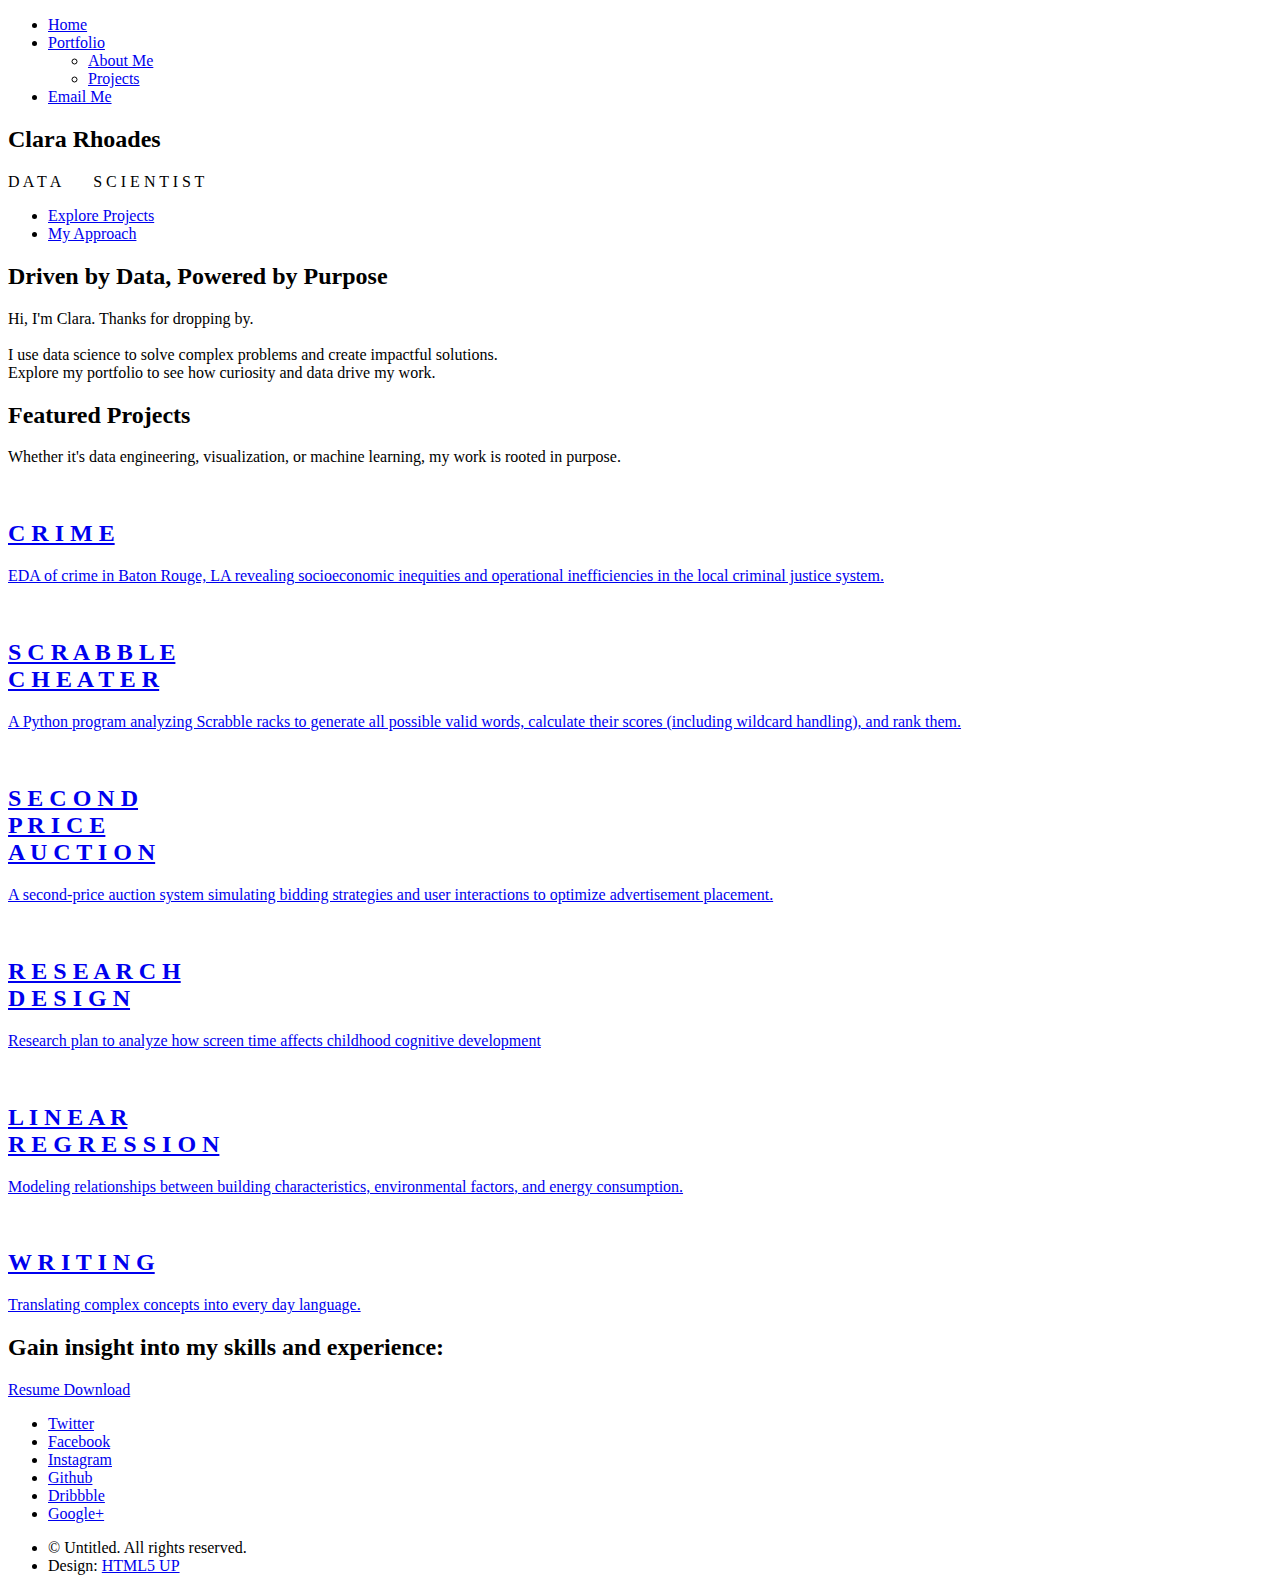
==== index.html @ adbf3c7b "added index.html to root" ====
<!DOCTYPE HTML>
<!--
	Alpha by HTML5 UP
	html5up.net | @ajlkn
	Free for personal and commercial use under the CCA 3.0 license (html5up.net/license)
-->
<html>
	<head>
		<title>Clara Rhoades - Home</title>
		<meta charset="utf-8" />
		<meta name="viewport" content="width=device-width, initial-scale=1, user-scalable=no" />
		<link rel="stylesheet" href="assets/css/main.css" />
		<!-- <link rel="stylesheet" href="assets/css/tiles.css"> -->

	</head>
	<body class="landing is-preload">
		<div id="page-wrapper">

			<!-- Header -->
				<header id="header" class="alt">
					
					<nav id="nav">
						<ul>
							<li><a href="index.html">Home</a></li>
							<li>
								<a href="#" class="icon solid fa-angle-down">Portfolio</a>
								<ul>
									<li><a href="about.html">About Me</a></li>
									<li><a href="index.html#featured-projects-header">Projects</a></li>
									</li>
								</ul>
							</li>
							<li><a href="mailto:clara&#46;rhoades&#64;berkeley&#46;edu" class="button">Email Me</a></li>
						</ul>
					</nav>
				</header>

			<!-- Banner -->
				<section id="banner">
					<h2>Clara Rhoades</h2>
					<p>D A T A&nbsp;&nbsp;&nbsp;&nbsp;&nbsp;&nbsp;&nbsp;&nbsp;S C I E N T I S T</p>
					<ul class="actions special">
						<li><a href="#featured-projects-header" class="button primary">Explore Projects</a></li>
						<li><a href="#" class="button">My Approach</a></li>
					</ul>
				</section>

			<!-- Main -->
				<section id="main" class="container">
					<section class="box special">
						<header class="major">
							<h2>Driven by Data,
							<!-- <br /> -->
							Powered by Purpose</h2>
							<p>Hi, I'm Clara. Thanks for dropping by. 
								<br />
								<br />
								I use data science to solve complex problems and create impactful solutions.<br />
								Explore my portfolio to see how curiosity and data drive my work.</p>
							</header>
						<!-- <span class="image featured"><img src="images/abstractds_rrs.webp" alt="" /></span> -->
					</section>

					<!-- Featured Projects -->
					<header id="featured-projects-header">
						<h2>Featured Projects</h2>
						<p id="featured-desc">Whether it's data engineering, visualization, or machine learning, my work is rooted in purpose.</p>
					</header>

					<!-- Tiles -->
					<section id="featured-projects-tiles" class="tiles">
						<article class="style1">
							<span class="image">
								<img src="images/riot.jpg" alt="" />
							</span>
							<a href="generic.html">
								<h2>C R I M E</h2>
								<div class="content">
									<p>EDA of crime in Baton Rouge, LA revealing socioeconomic inequities and operational inefficiencies in the local criminal justice system.</p>
								</div>
							</a>
						</article>
						<article class="style2">
							<span class="image">
								<img src="images/scrabble.jpg" alt="" />
							</span>
							<a href="generic.html">
								<h2>S C R A B B L E<br />C H E A T E R</h2>
								<div class="content">
									<p>A Python program analyzing Scrabble racks to generate all possible valid words, calculate their scores (including wildcard handling), and rank them.</p>
								</div>
							</a>
						</article>
						<article class="style3">
							<span class="image">
								<img src="images/auction.webp" alt="" />
							</span>
							<a href="generic.html">
								<h2>S E C O N D<br />P R I C E<br />A U C T I O N</h2>
								<div class="content">
									<p>A second-price auction system simulating bidding strategies and user interactions to optimize advertisement placement.</p>
								</div>
							</a>
						</article>
						</section>

					<!-- Projects by Type -->
					<!--<header id="explore-projects-header">
						<h2>Explore Projects by Type</h2>
						<p>As a liberally-educated and humanities-driven data scientist, my skills are multi-dimensional.</p>
					</header> -->

					<!-- Tiles -->
					<section id="explore-projects-tiles" class="tiles">
						<article class="style1">
							<span class="image">
								<img src="images/ipad.jpg" alt="" />
							</span>
							<a href="generic.html">
								<h2>R E S E A R C H<br>D E S I G N</h2>
								<div class="content">
									<p>Research plan to analyze how screen time affects childhood cognitive development</p>
								</div>
							</a>
						</article>
						<article class="style2">
							<span class="image">
								<img src="images/lr.webp" alt="" />
							</span>
							<a href="generic.html">
								<h2>L I N E A R <br>R E G R E S S I O N</h2>
								<div class="content">
									<p>Modeling relationships between building characteristics, environmental factors, and energy consumption.</p>
								</div>
							</a>
						</article>
						<article class="style3">
							<span class="image">
								<img src="images/writer.webp" alt="" />
							</span>
							<a href="generic.html">
								<h2>W R I T I N G</h2>
								<div class="content">
									<p>Translating complex concepts into every day language.</p>
								</div>
							</a>
						</article>
						</section>
						</div>
					</div>

				</section>

			<!-- CTA -->
				<section id="cta">

					<h2>Gain insight into my skills and experience:</h2>
							<div class="col-4 col-12-mobilep">
								<a href="assets/2024 Resume_Clara Rhoades.pdf" download target="_blank" class="button primary large">
									Resume Download
								</a>
							</div>
						</div>

				</section>

			<!-- Footer -->
				<footer id="footer">
					<ul class="icons">
						<li><a href="#" class="icon brands fa-twitter"><span class="label">Twitter</span></a></li>
						<li><a href="#" class="icon brands fa-facebook-f"><span class="label">Facebook</span></a></li>
						<li><a href="#" class="icon brands fa-instagram"><span class="label">Instagram</span></a></li>
						<li><a href="#" class="icon brands fa-github"><span class="label">Github</span></a></li>
						<li><a href="#" class="icon brands fa-dribbble"><span class="label">Dribbble</span></a></li>
						<li><a href="#" class="icon brands fa-google-plus"><span class="label">Google+</span></a></li>
					</ul>
					<ul class="copyright">
						<li>&copy; Untitled. All rights reserved.</li><li>Design: <a href="http://html5up.net">HTML5 UP</a></li>
					</ul>
				</footer>

		</div>

		<!-- Scripts -->
			<script src="assets/js/jquery.min.js"></script>
			<script src="assets/js/jquery.dropotron.min.js"></script>
			<script src="assets/js/jquery.scrollex.min.js"></script>
			<script src="assets/js/browser.min.js"></script>
			<script src="assets/js/breakpoints.min.js"></script>
			<script src="assets/js/util.js"></script>
			<script src="assets/js/main.js"></script>

	</body>
</html>
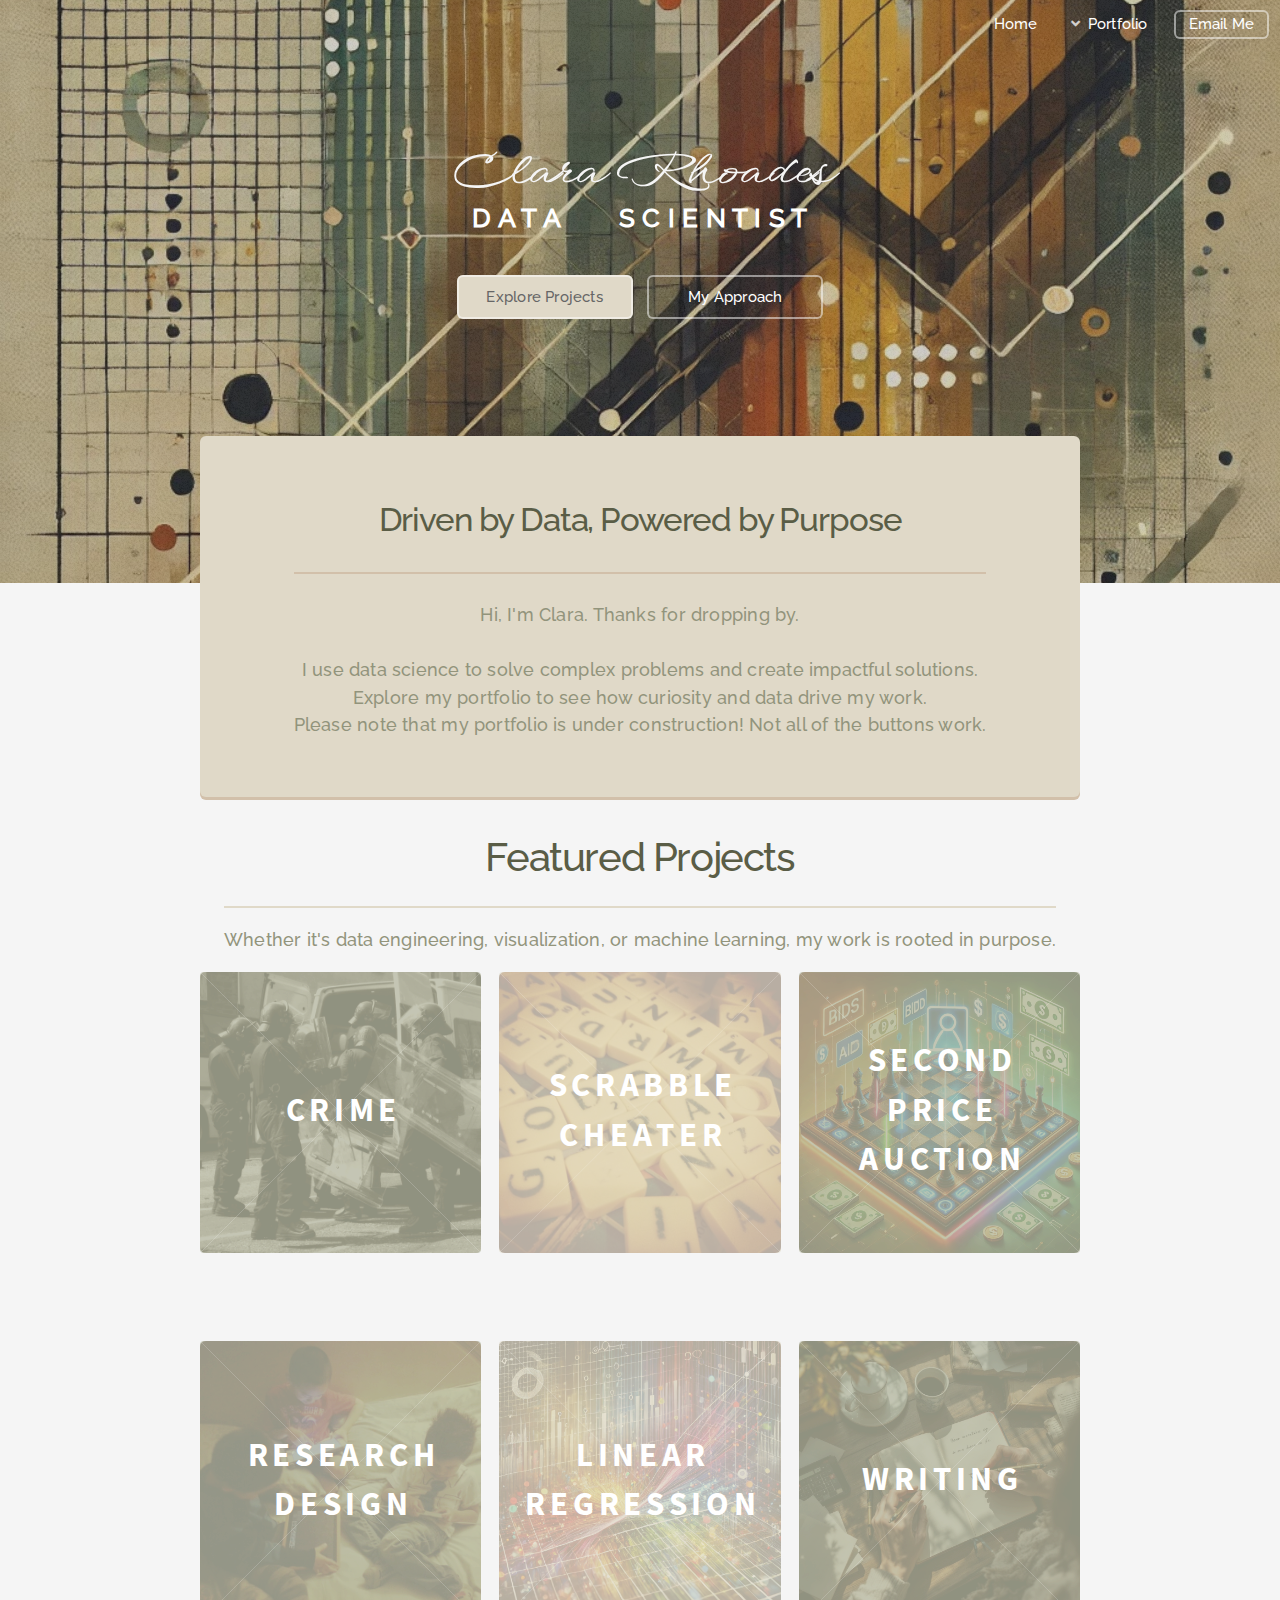
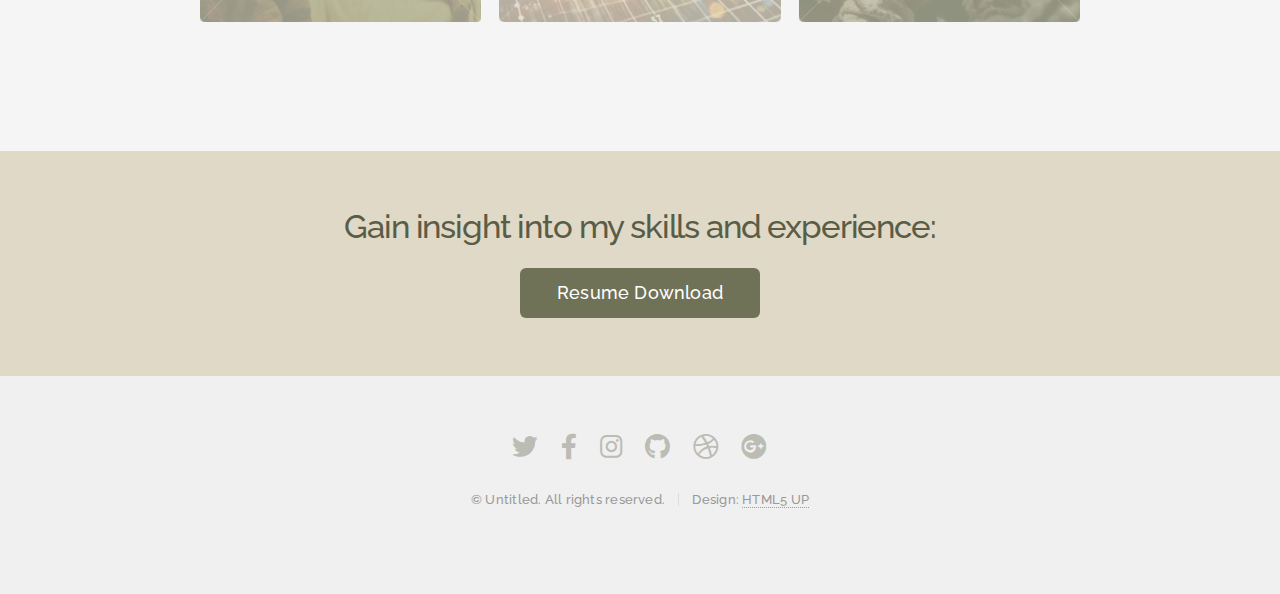
==== commit c94f27fe: "under construction" ====
--- a/index.html
+++ b/index.html
@@ -56,7 +56,8 @@
 								<br />
 								<br />
 								I use data science to solve complex problems and create impactful solutions.<br />
-								Explore my portfolio to see how curiosity and data drive my work.</p>
+								Explore my portfolio to see how curiosity and data drive my work. 
+								<br /> Please note that my portfolio is under construction! Not all of the buttons work.</p>
 							</header>
 						<!-- <span class="image featured"><img src="images/abstractds_rrs.webp" alt="" /></span> -->
 					</section>
--- a/assets/css/main.css
+++ b/assets/css/main.css
@@ -0,0 +1,4155 @@
+@import url("fontawesome-all.min.css");
+@import url("https://fonts.googleapis.com/css?family=Source+Sans+Pro:300,400,300italic,400italic");
+
+@font-face {
+    font-family: 'WindSong';
+    src: url(../webfonts/WindSong-Medium.ttf) format('truetype');
+}
+
+@font-face {
+    font-family: 'LexendZetta';
+    src: url(../webfonts/LexendZetta-SemiBold.ttf) format('truetype');
+}
+
+@font-face {
+    font-family: 'LexendZetta-Medium';
+    src: url(../webfonts/LexendZetta-Medium.ttf) format('truetype');
+}
+
+@font-face {
+    font-family: 'Raleway-Medium';
+    src: url(../webfonts/Raleway/static/Raleway-Medium.ttf) format('truetype');
+}
+
+@font-face {
+    font-family: 'source-sans-pro-bold';
+    src: url(../webfonts/source-sans-pro/SourceSansPro-Bold.otf) format('opentype');
+}
+
+@font-face {
+    font-family: 'source-sans-pro-extralight';
+    src: url(../webfonts/source-sans-pro/SourceSansPro-ExtraLight.otf) format('opentype');
+}
+
+@font-face {
+    font-family: 'source-sans-pro-light';
+    src: url(../webfonts/source-sans-pro/SourceSansPro-Light.otf) format('opentype');
+}
+
+@font-face {
+    font-family: 'source-sans-pro-regular';
+    src: url(../webfonts/source-sans-pro/SourceSansPro-Regular.otf) format('opentype');
+}
+
+/*
+	Alpha by HTML5 UP
+	html5up.net | @ajlkn
+	Free for personal and commercial use under the CCA 3.0 license (html5up.net/license)
+*/
+
+/* Reset */
+
+/* Based on meyerweb.com/eric/tools/css/reset (v2.0 | 20110126 | License: public domain) */
+
+	html, body, div, span, applet, object,
+	iframe, h1, h2, h3, h4, h5, h6, p, blockquote,
+	pre, a, abbr, acronym, address, big, cite,
+	code, del, dfn, em, img, ins, kbd, q, s, samp,
+	small, strike, strong, sub, sup, tt, var, b,
+	u, i, center, dl, dt, dd, ol, ul, li, fieldset,
+	form, label, legend, table, caption, tbody,
+	tfoot, thead, tr, th, td, article, aside,
+	canvas, details, embed, figure, figcaption,
+	footer, header, hgroup, menu, nav, output, ruby,
+	section, summary, time, mark, audio, video {
+		margin: 0;
+		padding: 0;
+		border: 0;
+		font-size: 100%;
+		font: inherit;
+		vertical-align: baseline;
+	}
+
+	article, aside, details, figcaption, figure,
+	footer, header, hgroup, menu, nav, section {
+		display: block;
+	}
+
+	body {
+		line-height: 1;
+	}
+
+	ol, ul {
+		list-style: none;
+	}
+
+	blockquote, q {
+		quotes: none;
+	}
+
+		blockquote:before, blockquote:after, q:before, q:after {
+			content: '';
+			content: none;
+		}
+
+	table {
+		border-collapse: collapse;
+		border-spacing: 0;
+	}
+
+	body {
+		-webkit-text-size-adjust: none;
+	}
+
+	mark {
+		background-color: transparent;
+		color: inherit;
+	}
+
+	input::-moz-focus-inner {
+		border: 0;
+		padding: 0;
+	}
+
+	input, select, textarea {
+		-moz-appearance: none;
+		-webkit-appearance: none;
+		-ms-appearance: none;
+		appearance: none;
+	}
+
+/* Basic */
+
+	@-ms-viewport {
+		width: device-width;
+	}
+
+	body {
+		-ms-overflow-style: scrollbar;
+	}
+
+	@media screen and (max-width: 480px) {
+
+		html, body {
+			min-width: 320px;
+		}
+
+	}
+
+	html {
+		box-sizing: border-box;
+	}
+
+	*, *:before, *:after {
+		box-sizing: inherit;
+	}
+
+	body {
+		background: #f5f5f5;
+	}
+
+	body, input, select, textarea {
+		color: #5A5D46;
+		font-family: "Raleway-Medium";
+		font-size: 16pt;
+		font-weight: 300;
+		line-height: 1.65em;
+		letter-spacing: 0.015em;
+	}
+
+	a {
+		-moz-transition: color 0.2s ease-in-out, border-bottom-color 0.2s ease-in-out;
+		-webkit-transition: color 0.2s ease-in-out, border-bottom-color 0.2s ease-in-out;
+		-ms-transition: color 0.2s ease-in-out, border-bottom-color 0.2s ease-in-out;
+		transition: color 0.2s ease-in-out, border-bottom-color 0.2s ease-in-out;
+		border-bottom: dotted 1px;
+		color: #e89980;
+		text-decoration: none;
+	}
+
+		a:hover {
+			border-bottom-color: transparent;
+		}
+
+	strong, b {
+		color: #5A5D46;
+		font-weight: 400;
+	}
+
+	em, i {
+		font-style: italic;
+	}
+
+	p {
+		margin: 0 0 2em 0;
+	}
+
+	h1, h2, h3, h4, h5, h6 {
+		color: #5A5D46;
+		font-weight: 300;
+		line-height: 1em;
+		margin: 0 0 0.5em 0;
+		text-align: center;
+	}
+
+		h1 a, h2 a, h3 a, h4 a, h5 a, h6 a {
+			color: inherit;
+			text-decoration: none;
+		}
+
+	h2 {
+		font-size: 2.25em;
+		line-height: 1.5em;
+		letter-spacing: -0.035em;
+	}
+
+	h3 {
+		font-size: 1.75em;
+		line-height: 1.5em;
+		letter-spacing: -0.025em;
+	}
+
+	h4 {
+		font-size: 1.1em;
+		line-height: 1.5em;
+		letter-spacing: 0;
+	}
+
+	h5 {
+		font-size: 0.9em;
+		line-height: 1.5em;
+		letter-spacing: 0;
+	}
+
+	h6 {
+		font-size: 0.7em;
+		line-height: 1.5em;
+		letter-spacing: 0;
+	}
+
+	sub {
+		font-size: 0.8em;
+		position: relative;
+		top: 0.5em;
+	}
+
+	sup {
+		font-size: 0.8em;
+		position: relative;
+		top: -0.5em;
+	}
+
+	hr {
+		border: 0;
+		border-bottom: solid 2px #E0D9C8;
+		margin: 2em 0;
+	}
+
+		hr.major {
+			margin: 3em 0;
+		}
+
+	blockquote {
+		border-left: solid 4px #E0D9C8;
+		font-style: italic;
+		margin: 0 0 2em 0;
+		padding: 0.5em 0 0.5em 2em;
+	}
+
+	pre {
+		-webkit-overflow-scrolling: touch;
+		background: #f8f8f8;
+		border-radius: 6px;
+		border: solid 1px #e5e5e5;
+		font-family: monospace;
+		font-size: 0.9em;
+		line-height: 1.75em;
+		margin: 0 0 2em 0;
+		overflow-x: auto;
+		padding: 1em 1.5em;
+	}
+
+	code {
+		background: #f8f8f8;
+		border-radius: 6px;
+		border: solid 1px #e5e5e5;
+		font-family: monospace;
+		font-size: 0.9em;
+		margin: 0 0.25em;
+		padding: 0.25em 0.65em;
+	}
+
+	.align-left {
+		text-align: left;
+	}
+
+	.align-center {
+		text-align: center;
+	}
+
+	.align-right {
+		text-align: right;
+	}
+
+/* Row */
+
+	.row {
+		display: flex;
+		flex-wrap: wrap;
+		box-sizing: border-box;
+		align-items: stretch;
+	}
+
+		.row > * {
+			box-sizing: border-box;
+		}
+
+		.row.gtr-uniform > * > :last-child {
+			margin-bottom: 0;
+		}
+
+		.row.aln-left {
+			justify-content: flex-start;
+		}
+
+		.row.aln-center {
+			justify-content: center;
+		}
+
+		.row.aln-right {
+			justify-content: flex-end;
+		}
+
+		.row.aln-top {
+			align-items: flex-start;
+		}
+
+		.row.aln-middle {
+			align-items: center;
+		}
+
+		.row.aln-bottom {
+			align-items: flex-end;
+		}
+
+		.row > .imp {
+			order: -1;
+		}
+
+		.row > .col-1 {
+			width: 8.33333%;
+		}
+
+		.row > .off-1 {
+			margin-left: 8.33333%;
+		}
+
+		.row > .col-2 {
+			width: 16.66667%;
+		}
+
+		.row > .off-2 {
+			margin-left: 16.66667%;
+		}
+
+		.row > .col-3 {
+			width: 25%;
+		}
+
+		.row > .off-3 {
+			margin-left: 25%;
+		}
+
+		.row > .col-4 {
+			width: 33.33333%;
+		}
+
+		.row > .off-4 {
+			margin-left: 33.33333%;
+		}
+
+		.row > .col-5 {
+			width: 41.66667%;
+		}
+
+		.row > .off-5 {
+			margin-left: 41.66667%;
+		}
+
+		.row > .col-6 {
+			width: 50%;
+		}
+
+		.row > .off-6 {
+			margin-left: 50%;
+		}
+
+		.row > .col-7 {
+			width: 58.33333%;
+		}
+
+		.row > .off-7 {
+			margin-left: 58.33333%;
+		}
+
+		.row > .col-8 {
+			width: 66.66667%;
+		}
+
+		.row > .off-8 {
+			margin-left: 66.66667%;
+		}
+
+		.row > .col-9 {
+			width: 75%;
+		}
+
+		.row > .off-9 {
+			margin-left: 75%;
+		}
+
+		.row > .col-10 {
+			width: 83.33333%;
+		}
+
+		.row > .off-10 {
+			margin-left: 83.33333%;
+		}
+
+		.row > .col-11 {
+			width: 91.66667%;
+		}
+
+		.row > .off-11 {
+			margin-left: 91.66667%;
+		}
+
+		.row > .col-12 {
+			width: 100%;
+		}
+
+		.row > .off-12 {
+			margin-left: 100%;
+		}
+
+		.row.gtr-0 {
+			margin-top: 0;
+			margin-left: 0em;
+		}
+
+			.row.gtr-0 > * {
+				padding: 0 0 0 0em;
+			}
+
+			.row.gtr-0.gtr-uniform {
+				margin-top: 0em;
+			}
+
+				.row.gtr-0.gtr-uniform > * {
+					padding-top: 0em;
+				}
+
+		.row.gtr-25 {
+			margin-top: 0;
+			margin-left: -0.5em;
+		}
+
+			.row.gtr-25 > * {
+				padding: 0 0 0 0.5em;
+			}
+
+			.row.gtr-25.gtr-uniform {
+				margin-top: -0.5em;
+			}
+
+				.row.gtr-25.gtr-uniform > * {
+					padding-top: 0.5em;
+				}
+
+		.row.gtr-50 {
+			margin-top: 0;
+			margin-left: -1em;
+		}
+
+			.row.gtr-50 > * {
+				padding: 0 0 0 1em;
+			}
+
+			.row.gtr-50.gtr-uniform {
+				margin-top: -1em;
+			}
+
+				.row.gtr-50.gtr-uniform > * {
+					padding-top: 1em;
+				}
+
+		.row {
+			margin-top: 0;
+			margin-left: -2em;
+		}
+
+			.row > * {
+				padding: 0 0 0 2em;
+			}
+
+			.row.gtr-uniform {
+				margin-top: -2em;
+			}
+
+				.row.gtr-uniform > * {
+					padding-top: 2em;
+				}
+
+		.row.gtr-150 {
+			margin-top: 0;
+			margin-left: -3em;
+		}
+
+			.row.gtr-150 > * {
+				padding: 0 0 0 3em;
+			}
+
+			.row.gtr-150.gtr-uniform {
+				margin-top: -3em;
+			}
+
+				.row.gtr-150.gtr-uniform > * {
+					padding-top: 3em;
+				}
+
+		.row.gtr-200 {
+			margin-top: 0;
+			margin-left: -4em;
+		}
+
+			.row.gtr-200 > * {
+				padding: 0 0 0 4em;
+			}
+
+			.row.gtr-200.gtr-uniform {
+				margin-top: -4em;
+			}
+
+				.row.gtr-200.gtr-uniform > * {
+					padding-top: 4em;
+				}
+
+		@media screen and (max-width: 1680px) {
+
+			.row {
+				display: flex;
+				flex-wrap: wrap;
+				box-sizing: border-box;
+				align-items: stretch;
+			}
+
+				.row > * {
+					box-sizing: border-box;
+				}
+
+				.row.gtr-uniform > * > :last-child {
+					margin-bottom: 0;
+				}
+
+				.row.aln-left {
+					justify-content: flex-start;
+				}
+
+				.row.aln-center {
+					justify-content: center;
+				}
+
+				.row.aln-right {
+					justify-content: flex-end;
+				}
+
+				.row.aln-top {
+					align-items: flex-start;
+				}
+
+				.row.aln-middle {
+					align-items: center;
+				}
+
+				.row.aln-bottom {
+					align-items: flex-end;
+				}
+
+				.row > .imp-wide {
+					order: -1;
+				}
+
+				.row > .col-1-wide {
+					width: 8.33333%;
+				}
+
+				.row > .off-1-wide {
+					margin-left: 8.33333%;
+				}
+
+				.row > .col-2-wide {
+					width: 16.66667%;
+				}
+
+				.row > .off-2-wide {
+					margin-left: 16.66667%;
+				}
+
+				.row > .col-3-wide {
+					width: 25%;
+				}
+
+				.row > .off-3-wide {
+					margin-left: 25%;
+				}
+
+				.row > .col-4-wide {
+					width: 33.33333%;
+				}
+
+				.row > .off-4-wide {
+					margin-left: 33.33333%;
+				}
+
+				.row > .col-5-wide {
+					width: 41.66667%;
+				}
+
+				.row > .off-5-wide {
+					margin-left: 41.66667%;
+				}
+
+				.row > .col-6-wide {
+					width: 50%;
+				}
+
+				.row > .off-6-wide {
+					margin-left: 50%;
+				}
+
+				.row > .col-7-wide {
+					width: 58.33333%;
+				}
+
+				.row > .off-7-wide {
+					margin-left: 58.33333%;
+				}
+
+				.row > .col-8-wide {
+					width: 66.66667%;
+				}
+
+				.row > .off-8-wide {
+					margin-left: 66.66667%;
+				}
+
+				.row > .col-9-wide {
+					width: 75%;
+				}
+
+				.row > .off-9-wide {
+					margin-left: 75%;
+				}
+
+				.row > .col-10-wide {
+					width: 83.33333%;
+				}
+
+				.row > .off-10-wide {
+					margin-left: 83.33333%;
+				}
+
+				.row > .col-11-wide {
+					width: 91.66667%;
+				}
+
+				.row > .off-11-wide {
+					margin-left: 91.66667%;
+				}
+
+				.row > .col-12-wide {
+					width: 100%;
+				}
+
+				.row > .off-12-wide {
+					margin-left: 100%;
+				}
+
+				.row.gtr-0 {
+					margin-top: 0;
+					margin-left: 0em;
+				}
+
+					.row.gtr-0 > * {
+						padding: 0 0 0 0em;
+					}
+
+					.row.gtr-0.gtr-uniform {
+						margin-top: 0em;
+					}
+
+						.row.gtr-0.gtr-uniform > * {
+							padding-top: 0em;
+						}
+
+				.row.gtr-25 {
+					margin-top: 0;
+					margin-left: -0.5em;
+				}
+
+					.row.gtr-25 > * {
+						padding: 0 0 0 0.5em;
+					}
+
+					.row.gtr-25.gtr-uniform {
+						margin-top: -0.5em;
+					}
+
+						.row.gtr-25.gtr-uniform > * {
+							padding-top: 0.5em;
+						}
+
+				.row.gtr-50 {
+					margin-top: 0;
+					margin-left: -1em;
+				}
+
+					.row.gtr-50 > * {
+						padding: 0 0 0 1em;
+					}
+
+					.row.gtr-50.gtr-uniform {
+						margin-top: -1em;
+					}
+
+						.row.gtr-50.gtr-uniform > * {
+							padding-top: 1em;
+						}
+
+				.row {
+					margin-top: 0;
+					margin-left: -2em;
+				}
+
+					.row > * {
+						padding: 0 0 0 2em;
+					}
+
+					.row.gtr-uniform {
+						margin-top: -2em;
+					}
+
+						.row.gtr-uniform > * {
+							padding-top: 2em;
+						}
+
+				.row.gtr-150 {
+					margin-top: 0;
+					margin-left: -3em;
+				}
+
+					.row.gtr-150 > * {
+						padding: 0 0 0 3em;
+					}
+
+					.row.gtr-150.gtr-uniform {
+						margin-top: -3em;
+					}
+
+						.row.gtr-150.gtr-uniform > * {
+							padding-top: 3em;
+						}
+
+				.row.gtr-200 {
+					margin-top: 0;
+					margin-left: -4em;
+				}
+
+					.row.gtr-200 > * {
+						padding: 0 0 0 4em;
+					}
+
+					.row.gtr-200.gtr-uniform {
+						margin-top: -4em;
+					}
+
+						.row.gtr-200.gtr-uniform > * {
+							padding-top: 4em;
+						}
+
+		}
+
+		@media screen and (max-width: 1280px) {
+
+			.row {
+				display: flex;
+				flex-wrap: wrap;
+				box-sizing: border-box;
+				align-items: stretch;
+			}
+
+				.row > * {
+					box-sizing: border-box;
+				}
+
+				.row.gtr-uniform > * > :last-child {
+					margin-bottom: 0;
+				}
+
+				.row.aln-left {
+					justify-content: flex-start;
+				}
+
+				.row.aln-center {
+					justify-content: center;
+				}
+
+				.row.aln-right {
+					justify-content: flex-end;
+				}
+
+				.row.aln-top {
+					align-items: flex-start;
+				}
+
+				.row.aln-middle {
+					align-items: center;
+				}
+
+				.row.aln-bottom {
+					align-items: flex-end;
+				}
+
+				.row > .imp-normal {
+					order: -1;
+				}
+
+				.row > .col-1-normal {
+					width: 8.33333%;
+				}
+
+				.row > .off-1-normal {
+					margin-left: 8.33333%;
+				}
+
+				.row > .col-2-normal {
+					width: 16.66667%;
+				}
+
+				.row > .off-2-normal {
+					margin-left: 16.66667%;
+				}
+
+				.row > .col-3-normal {
+					width: 25%;
+				}
+
+				.row > .off-3-normal {
+					margin-left: 25%;
+				}
+
+				.row > .col-4-normal {
+					width: 33.33333%;
+				}
+
+				.row > .off-4-normal {
+					margin-left: 33.33333%;
+				}
+
+				.row > .col-5-normal {
+					width: 41.66667%;
+				}
+
+				.row > .off-5-normal {
+					margin-left: 41.66667%;
+				}
+
+				.row > .col-6-normal {
+					width: 50%;
+				}
+
+				.row > .off-6-normal {
+					margin-left: 50%;
+				}
+
+				.row > .col-7-normal {
+					width: 58.33333%;
+				}
+
+				.row > .off-7-normal {
+					margin-left: 58.33333%;
+				}
+
+				.row > .col-8-normal {
+					width: 66.66667%;
+				}
+
+				.row > .off-8-normal {
+					margin-left: 66.66667%;
+				}
+
+				.row > .col-9-normal {
+					width: 75%;
+				}
+
+				.row > .off-9-normal {
+					margin-left: 75%;
+				}
+
+				.row > .col-10-normal {
+					width: 83.33333%;
+				}
+
+				.row > .off-10-normal {
+					margin-left: 83.33333%;
+				}
+
+				.row > .col-11-normal {
+					width: 91.66667%;
+				}
+
+				.row > .off-11-normal {
+					margin-left: 91.66667%;
+				}
+
+				.row > .col-12-normal {
+					width: 100%;
+				}
+
+				.row > .off-12-normal {
+					margin-left: 100%;
+				}
+
+				.row.gtr-0 {
+					margin-top: 0;
+					margin-left: 0em;
+				}
+
+					.row.gtr-0 > * {
+						padding: 0 0 0 0em;
+					}
+
+					.row.gtr-0.gtr-uniform {
+						margin-top: 0em;
+					}
+
+						.row.gtr-0.gtr-uniform > * {
+							padding-top: 0em;
+						}
+
+				.row.gtr-25 {
+					margin-top: 0;
+					margin-left: -0.5em;
+				}
+
+					.row.gtr-25 > * {
+						padding: 0 0 0 0.5em;
+					}
+
+					.row.gtr-25.gtr-uniform {
+						margin-top: -0.5em;
+					}
+
+						.row.gtr-25.gtr-uniform > * {
+							padding-top: 0.5em;
+						}
+
+				.row.gtr-50 {
+					margin-top: 0;
+					margin-left: -1em;
+				}
+
+					.row.gtr-50 > * {
+						padding: 0 0 0 1em;
+					}
+
+					.row.gtr-50.gtr-uniform {
+						margin-top: -1em;
+					}
+
+						.row.gtr-50.gtr-uniform > * {
+							padding-top: 1em;
+						}
+
+				.row {
+					margin-top: 0;
+					margin-left: -2em;
+				}
+
+					.row > * {
+						padding: 0 0 0 2em;
+					}
+
+					.row.gtr-uniform {
+						margin-top: -2em;
+					}
+
+						.row.gtr-uniform > * {
+							padding-top: 2em;
+						}
+
+				.row.gtr-150 {
+					margin-top: 0;
+					margin-left: -3em;
+				}
+
+					.row.gtr-150 > * {
+						padding: 0 0 0 3em;
+					}
+
+					.row.gtr-150.gtr-uniform {
+						margin-top: -3em;
+					}
+
+						.row.gtr-150.gtr-uniform > * {
+							padding-top: 3em;
+						}
+
+				.row.gtr-200 {
+					margin-top: 0;
+					margin-left: -4em;
+				}
+
+					.row.gtr-200 > * {
+						padding: 0 0 0 4em;
+					}
+
+					.row.gtr-200.gtr-uniform {
+						margin-top: -4em;
+					}
+
+						.row.gtr-200.gtr-uniform > * {
+							padding-top: 4em;
+						}
+
+		}
+
+		@media screen and (max-width: 980px) {
+
+			.row {
+				display: flex;
+				flex-wrap: wrap;
+				box-sizing: border-box;
+				align-items: stretch;
+			}
+
+				.row > * {
+					box-sizing: border-box;
+				}
+
+				.row.gtr-uniform > * > :last-child {
+					margin-bottom: 0;
+				}
+
+				.row.aln-left {
+					justify-content: flex-start;
+				}
+
+				.row.aln-center {
+					justify-content: center;
+				}
+
+				.row.aln-right {
+					justify-content: flex-end;
+				}
+
+				.row.aln-top {
+					align-items: flex-start;
+				}
+
+				.row.aln-middle {
+					align-items: center;
+				}
+
+				.row.aln-bottom {
+					align-items: flex-end;
+				}
+
+				.row > .imp-narrow {
+					order: -1;
+				}
+
+				.row > .col-1-narrow {
+					width: 8.33333%;
+				}
+
+				.row > .off-1-narrow {
+					margin-left: 8.33333%;
+				}
+
+				.row > .col-2-narrow {
+					width: 16.66667%;
+				}
+
+				.row > .off-2-narrow {
+					margin-left: 16.66667%;
+				}
+
+				.row > .col-3-narrow {
+					width: 25%;
+				}
+
+				.row > .off-3-narrow {
+					margin-left: 25%;
+				}
+
+				.row > .col-4-narrow {
+					width: 33.33333%;
+				}
+
+				.row > .off-4-narrow {
+					margin-left: 33.33333%;
+				}
+
+				.row > .col-5-narrow {
+					width: 41.66667%;
+				}
+
+				.row > .off-5-narrow {
+					margin-left: 41.66667%;
+				}
+
+				.row > .col-6-narrow {
+					width: 50%;
+				}
+
+				.row > .off-6-narrow {
+					margin-left: 50%;
+				}
+
+				.row > .col-7-narrow {
+					width: 58.33333%;
+				}
+
+				.row > .off-7-narrow {
+					margin-left: 58.33333%;
+				}
+
+				.row > .col-8-narrow {
+					width: 66.66667%;
+				}
+
+				.row > .off-8-narrow {
+					margin-left: 66.66667%;
+				}
+
+				.row > .col-9-narrow {
+					width: 75%;
+				}
+
+				.row > .off-9-narrow {
+					margin-left: 75%;
+				}
+
+				.row > .col-10-narrow {
+					width: 83.33333%;
+				}
+
+				.row > .off-10-narrow {
+					margin-left: 83.33333%;
+				}
+
+				.row > .col-11-narrow {
+					width: 91.66667%;
+				}
+
+				.row > .off-11-narrow {
+					margin-left: 91.66667%;
+				}
+
+				.row > .col-12-narrow {
+					width: 100%;
+				}
+
+				.row > .off-12-narrow {
+					margin-left: 100%;
+				}
+
+				.row.gtr-0 {
+					margin-top: 0;
+					margin-left: 0em;
+				}
+
+					.row.gtr-0 > * {
+						padding: 0 0 0 0em;
+					}
+
+					.row.gtr-0.gtr-uniform {
+						margin-top: 0em;
+					}
+
+						.row.gtr-0.gtr-uniform > * {
+							padding-top: 0em;
+						}
+
+				.row.gtr-25 {
+					margin-top: 0;
+					margin-left: -0.5em;
+				}
+
+					.row.gtr-25 > * {
+						padding: 0 0 0 0.5em;
+					}
+
+					.row.gtr-25.gtr-uniform {
+						margin-top: -0.5em;
+					}
+
+						.row.gtr-25.gtr-uniform > * {
+							padding-top: 0.5em;
+						}
+
+				.row.gtr-50 {
+					margin-top: 0;
+					margin-left: -1em;
+				}
+
+					.row.gtr-50 > * {
+						padding: 0 0 0 1em;
+					}
+
+					.row.gtr-50.gtr-uniform {
+						margin-top: -1em;
+					}
+
+						.row.gtr-50.gtr-uniform > * {
+							padding-top: 1em;
+						}
+
+				.row {
+					margin-top: 0;
+					margin-left: -2em;
+				}
+
+					.row > * {
+						padding: 0 0 0 2em;
+					}
+
+					.row.gtr-uniform {
+						margin-top: -2em;
+					}
+
+						.row.gtr-uniform > * {
+							padding-top: 2em;
+						}
+
+				.row.gtr-150 {
+					margin-top: 0;
+					margin-left: -3em;
+				}
+
+					.row.gtr-150 > * {
+						padding: 0 0 0 3em;
+					}
+
+					.row.gtr-150.gtr-uniform {
+						margin-top: -3em;
+					}
+
+						.row.gtr-150.gtr-uniform > * {
+							padding-top: 3em;
+						}
+
+				.row.gtr-200 {
+					margin-top: 0;
+					margin-left: -4em;
+				}
+
+					.row.gtr-200 > * {
+						padding: 0 0 0 4em;
+					}
+
+					.row.gtr-200.gtr-uniform {
+						margin-top: -4em;
+					}
+
+						.row.gtr-200.gtr-uniform > * {
+							padding-top: 4em;
+						}
+
+		}
+
+		@media screen and (max-width: 840px) {
+
+			.row {
+				display: flex;
+				flex-wrap: wrap;
+				box-sizing: border-box;
+				align-items: stretch;
+			}
+
+				.row > * {
+					box-sizing: border-box;
+				}
+
+				.row.gtr-uniform > * > :last-child {
+					margin-bottom: 0;
+				}
+
+				.row.aln-left {
+					justify-content: flex-start;
+				}
+
+				.row.aln-center {
+					justify-content: center;
+				}
+
+				.row.aln-right {
+					justify-content: flex-end;
+				}
+
+				.row.aln-top {
+					align-items: flex-start;
+				}
+
+				.row.aln-middle {
+					align-items: center;
+				}
+
+				.row.aln-bottom {
+					align-items: flex-end;
+				}
+
+				.row > .imp-narrower {
+					order: -1;
+				}
+
+				.row > .col-1-narrower {
+					width: 8.33333%;
+				}
+
+				.row > .off-1-narrower {
+					margin-left: 8.33333%;
+				}
+
+				.row > .col-2-narrower {
+					width: 16.66667%;
+				}
+
+				.row > .off-2-narrower {
+					margin-left: 16.66667%;
+				}
+
+				.row > .col-3-narrower {
+					width: 25%;
+				}
+
+				.row > .off-3-narrower {
+					margin-left: 25%;
+				}
+
+				.row > .col-4-narrower {
+					width: 33.33333%;
+				}
+
+				.row > .off-4-narrower {
+					margin-left: 33.33333%;
+				}
+
+				.row > .col-5-narrower {
+					width: 41.66667%;
+				}
+
+				.row > .off-5-narrower {
+					margin-left: 41.66667%;
+				}
+
+				.row > .col-6-narrower {
+					width: 50%;
+				}
+
+				.row > .off-6-narrower {
+					margin-left: 50%;
+				}
+
+				.row > .col-7-narrower {
+					width: 58.33333%;
+				}
+
+				.row > .off-7-narrower {
+					margin-left: 58.33333%;
+				}
+
+				.row > .col-8-narrower {
+					width: 66.66667%;
+				}
+
+				.row > .off-8-narrower {
+					margin-left: 66.66667%;
+				}
+
+				.row > .col-9-narrower {
+					width: 75%;
+				}
+
+				.row > .off-9-narrower {
+					margin-left: 75%;
+				}
+
+				.row > .col-10-narrower {
+					width: 83.33333%;
+				}
+
+				.row > .off-10-narrower {
+					margin-left: 83.33333%;
+				}
+
+				.row > .col-11-narrower {
+					width: 91.66667%;
+				}
+
+				.row > .off-11-narrower {
+					margin-left: 91.66667%;
+				}
+
+				.row > .col-12-narrower {
+					width: 100%;
+				}
+
+				.row > .off-12-narrower {
+					margin-left: 100%;
+				}
+
+				.row.gtr-0 {
+					margin-top: 0;
+					margin-left: 0em;
+				}
+
+					.row.gtr-0 > * {
+						padding: 0 0 0 0em;
+					}
+
+					.row.gtr-0.gtr-uniform {
+						margin-top: 0em;
+					}
+
+						.row.gtr-0.gtr-uniform > * {
+							padding-top: 0em;
+						}
+
+				.row.gtr-25 {
+					margin-top: 0;
+					margin-left: -0.5em;
+				}
+
+					.row.gtr-25 > * {
+						padding: 0 0 0 0.5em;
+					}
+
+					.row.gtr-25.gtr-uniform {
+						margin-top: -0.5em;
+					}
+
+						.row.gtr-25.gtr-uniform > * {
+							padding-top: 0.5em;
+						}
+
+				.row.gtr-50 {
+					margin-top: 0;
+					margin-left: -1em;
+				}
+
+					.row.gtr-50 > * {
+						padding: 0 0 0 1em;
+					}
+
+					.row.gtr-50.gtr-uniform {
+						margin-top: -1em;
+					}
+
+						.row.gtr-50.gtr-uniform > * {
+							padding-top: 1em;
+						}
+
+				.row {
+					margin-top: 0;
+					margin-left: -2em;
+				}
+
+					.row > * {
+						padding: 0 0 0 2em;
+					}
+
+					.row.gtr-uniform {
+						margin-top: -2em;
+					}
+
+						.row.gtr-uniform > * {
+							padding-top: 2em;
+						}
+
+				.row.gtr-150 {
+					margin-top: 0;
+					margin-left: -3em;
+				}
+
+					.row.gtr-150 > * {
+						padding: 0 0 0 3em;
+					}
+
+					.row.gtr-150.gtr-uniform {
+						margin-top: -3em;
+					}
+
+						.row.gtr-150.gtr-uniform > * {
+							padding-top: 3em;
+						}
+
+				.row.gtr-200 {
+					margin-top: 0;
+					margin-left: -4em;
+				}
+
+					.row.gtr-200 > * {
+						padding: 0 0 0 4em;
+					}
+
+					.row.gtr-200.gtr-uniform {
+						margin-top: -4em;
+					}
+
+						.row.gtr-200.gtr-uniform > * {
+							padding-top: 4em;
+						}
+
+		}
+
+		@media screen and (max-width: 736px) {
+
+			.row {
+				display: flex;
+				flex-wrap: wrap;
+				box-sizing: border-box;
+				align-items: stretch;
+			}
+
+				.row > * {
+					box-sizing: border-box;
+				}
+
+				.row.gtr-uniform > * > :last-child {
+					margin-bottom: 0;
+				}
+
+				.row.aln-left {
+					justify-content: flex-start;
+				}
+
+				.row.aln-center {
+					justify-content: center;
+				}
+
+				.row.aln-right {
+					justify-content: flex-end;
+				}
+
+				.row.aln-top {
+					align-items: flex-start;
+				}
+
+				.row.aln-middle {
+					align-items: center;
+				}
+
+				.row.aln-bottom {
+					align-items: flex-end;
+				}
+
+				.row > .imp-mobile {
+					order: -1;
+				}
+
+				.row > .col-1-mobile {
+					width: 8.33333%;
+				}
+
+				.row > .off-1-mobile {
+					margin-left: 8.33333%;
+				}
+
+				.row > .col-2-mobile {
+					width: 16.66667%;
+				}
+
+				.row > .off-2-mobile {
+					margin-left: 16.66667%;
+				}
+
+				.row > .col-3-mobile {
+					width: 25%;
+				}
+
+				.row > .off-3-mobile {
+					margin-left: 25%;
+				}
+
+				.row > .col-4-mobile {
+					width: 33.33333%;
+				}
+
+				.row > .off-4-mobile {
+					margin-left: 33.33333%;
+				}
+
+				.row > .col-5-mobile {
+					width: 41.66667%;
+				}
+
+				.row > .off-5-mobile {
+					margin-left: 41.66667%;
+				}
+
+				.row > .col-6-mobile {
+					width: 50%;
+				}
+
+				.row > .off-6-mobile {
+					margin-left: 50%;
+				}
+
+				.row > .col-7-mobile {
+					width: 58.33333%;
+				}
+
+				.row > .off-7-mobile {
+					margin-left: 58.33333%;
+				}
+
+				.row > .col-8-mobile {
+					width: 66.66667%;
+				}
+
+				.row > .off-8-mobile {
+					margin-left: 66.66667%;
+				}
+
+				.row > .col-9-mobile {
+					width: 75%;
+				}
+
+				.row > .off-9-mobile {
+					margin-left: 75%;
+				}
+
+				.row > .col-10-mobile {
+					width: 83.33333%;
+				}
+
+				.row > .off-10-mobile {
+					margin-left: 83.33333%;
+				}
+
+				.row > .col-11-mobile {
+					width: 91.66667%;
+				}
+
+				.row > .off-11-mobile {
+					margin-left: 91.66667%;
+				}
+
+				.row > .col-12-mobile {
+					width: 100%;
+				}
+
+				.row > .off-12-mobile {
+					margin-left: 100%;
+				}
+
+				.row.gtr-0 {
+					margin-top: 0;
+					margin-left: 0em;
+				}
+
+					.row.gtr-0 > * {
+						padding: 0 0 0 0em;
+					}
+
+					.row.gtr-0.gtr-uniform {
+						margin-top: 0em;
+					}
+
+						.row.gtr-0.gtr-uniform > * {
+							padding-top: 0em;
+						}
+
+				.row.gtr-25 {
+					margin-top: 0;
+					margin-left: -0.5em;
+				}
+
+					.row.gtr-25 > * {
+						padding: 0 0 0 0.5em;
+					}
+
+					.row.gtr-25.gtr-uniform {
+						margin-top: -0.5em;
+					}
+
+						.row.gtr-25.gtr-uniform > * {
+							padding-top: 0.5em;
+						}
+
+				.row.gtr-50 {
+					margin-top: 0;
+					margin-left: -1em;
+				}
+
+					.row.gtr-50 > * {
+						padding: 0 0 0 1em;
+					}
+
+					.row.gtr-50.gtr-uniform {
+						margin-top: -1em;
+					}
+
+						.row.gtr-50.gtr-uniform > * {
+							padding-top: 1em;
+						}
+
+				.row {
+					margin-top: 0;
+					margin-left: -2em;
+				}
+
+					.row > * {
+						padding: 0 0 0 2em;
+					}
+
+					.row.gtr-uniform {
+						margin-top: -2em;
+					}
+
+						.row.gtr-uniform > * {
+							padding-top: 2em;
+						}
+
+				.row.gtr-150 {
+					margin-top: 0;
+					margin-left: -3em;
+				}
+
+					.row.gtr-150 > * {
+						padding: 0 0 0 3em;
+					}
+
+					.row.gtr-150.gtr-uniform {
+						margin-top: -3em;
+					}
+
+						.row.gtr-150.gtr-uniform > * {
+							padding-top: 3em;
+						}
+
+				.row.gtr-200 {
+					margin-top: 0;
+					margin-left: -4em;
+				}
+
+					.row.gtr-200 > * {
+						padding: 0 0 0 4em;
+					}
+
+					.row.gtr-200.gtr-uniform {
+						margin-top: -4em;
+					}
+
+						.row.gtr-200.gtr-uniform > * {
+							padding-top: 4em;
+						}
+
+		}
+
+		@media screen and (max-width: 480px) {
+
+			.row {
+				display: flex;
+				flex-wrap: wrap;
+				box-sizing: border-box;
+				align-items: stretch;
+			}
+
+				.row > * {
+					box-sizing: border-box;
+				}
+
+				.row.gtr-uniform > * > :last-child {
+					margin-bottom: 0;
+				}
+
+				.row.aln-left {
+					justify-content: flex-start;
+				}
+
+				.row.aln-center {
+					justify-content: center;
+				}
+
+				.row.aln-right {
+					justify-content: flex-end;
+				}
+
+				.row.aln-top {
+					align-items: flex-start;
+				}
+
+				.row.aln-middle {
+					align-items: center;
+				}
+
+				.row.aln-bottom {
+					align-items: flex-end;
+				}
+
+				.row > .imp-mobilep {
+					order: -1;
+				}
+
+				.row > .col-1-mobilep {
+					width: 8.33333%;
+				}
+
+				.row > .off-1-mobilep {
+					margin-left: 8.33333%;
+				}
+
+				.row > .col-2-mobilep {
+					width: 16.66667%;
+				}
+
+				.row > .off-2-mobilep {
+					margin-left: 16.66667%;
+				}
+
+				.row > .col-3-mobilep {
+					width: 25%;
+				}
+
+				.row > .off-3-mobilep {
+					margin-left: 25%;
+				}
+
+				.row > .col-4-mobilep {
+					width: 33.33333%;
+				}
+
+				.row > .off-4-mobilep {
+					margin-left: 33.33333%;
+				}
+
+				.row > .col-5-mobilep {
+					width: 41.66667%;
+				}
+
+				.row > .off-5-mobilep {
+					margin-left: 41.66667%;
+				}
+
+				.row > .col-6-mobilep {
+					width: 50%;
+				}
+
+				.row > .off-6-mobilep {
+					margin-left: 50%;
+				}
+
+				.row > .col-7-mobilep {
+					width: 58.33333%;
+				}
+
+				.row > .off-7-mobilep {
+					margin-left: 58.33333%;
+				}
+
+				.row > .col-8-mobilep {
+					width: 66.66667%;
+				}
+
+				.row > .off-8-mobilep {
+					margin-left: 66.66667%;
+				}
+
+				.row > .col-9-mobilep {
+					width: 75%;
+				}
+
+				.row > .off-9-mobilep {
+					margin-left: 75%;
+				}
+
+				.row > .col-10-mobilep {
+					width: 83.33333%;
+				}
+
+				.row > .off-10-mobilep {
+					margin-left: 83.33333%;
+				}
+
+				.row > .col-11-mobilep {
+					width: 91.66667%;
+				}
+
+				.row > .off-11-mobilep {
+					margin-left: 91.66667%;
+				}
+
+				.row > .col-12-mobilep {
+					width: 100%;
+				}
+
+				.row > .off-12-mobilep {
+					margin-left: 100%;
+				}
+
+				.row.gtr-0 {
+					margin-top: 0;
+					margin-left: 0em;
+				}
+
+					.row.gtr-0 > * {
+						padding: 0 0 0 0em;
+					}
+
+					.row.gtr-0.gtr-uniform {
+						margin-top: 0em;
+					}
+
+						.row.gtr-0.gtr-uniform > * {
+							padding-top: 0em;
+						}
+
+				.row.gtr-25 {
+					margin-top: 0;
+					margin-left: -0.5em;
+				}
+
+					.row.gtr-25 > * {
+						padding: 0 0 0 0.5em;
+					}
+
+					.row.gtr-25.gtr-uniform {
+						margin-top: -0.5em;
+					}
+
+						.row.gtr-25.gtr-uniform > * {
+							padding-top: 0.5em;
+						}
+
+				.row.gtr-50 {
+					margin-top: 0;
+					margin-left: -1em;
+				}
+
+					.row.gtr-50 > * {
+						padding: 0 0 0 1em;
+					}
+
+					.row.gtr-50.gtr-uniform {
+						margin-top: -1em;
+					}
+
+						.row.gtr-50.gtr-uniform > * {
+							padding-top: 1em;
+						}
+
+				.row {
+					margin-top: 0;
+					margin-left: -2em;
+				}
+
+					.row > * {
+						padding: 0 0 0 2em;
+					}
+
+					.row.gtr-uniform {
+						margin-top: -2em;
+					}
+
+						.row.gtr-uniform > * {
+							padding-top: 2em;
+						}
+
+				.row.gtr-150 {
+					margin-top: 0;
+					margin-left: -3em;
+				}
+
+					.row.gtr-150 > * {
+						padding: 0 0 0 3em;
+					}
+
+					.row.gtr-150.gtr-uniform {
+						margin-top: -3em;
+					}
+
+						.row.gtr-150.gtr-uniform > * {
+							padding-top: 3em;
+						}
+
+				.row.gtr-200 {
+					margin-top: 0;
+					margin-left: -4em;
+				}
+
+					.row.gtr-200 > * {
+						padding: 0 0 0 4em;
+					}
+
+					.row.gtr-200.gtr-uniform {
+						margin-top: -4em;
+					}
+
+						.row.gtr-200.gtr-uniform > * {
+							padding-top: 4em;
+						}
+
+		}
+
+/* Container */
+
+	.container {
+		margin: 0 auto;
+		max-width: calc(100% - 5em);
+		width: 60em;
+	}
+
+		.container.xsmall {
+			width: 15em;
+		}
+
+		.container.small {
+			width: 30em;
+		}
+
+		.container.medium {
+			width: 45em;
+		}
+
+		.container.large {
+			width: 75em;
+		}
+
+		.container.xlarge {
+			width: 90em;
+		}
+
+		.container.max {
+			width: 100%;
+		}
+
+		@media screen and (max-width: 840px) {
+
+			.container {
+				width: 100% !important;
+			}
+
+		}
+
+		@media screen and (max-width: 736px) {
+
+			.container {
+				max-width: 100%;
+			}
+
+		}
+
+/* Section/Article */
+
+	section.special, article.special {
+		text-align: center;
+	}
+
+	header p {
+		color: #92947C;
+		position: relative;
+		margin: 0 0 1.5em 0;
+		font-style: italic;
+	}
+
+	header h2 + p {
+		font-size: 1.25em;
+		margin-top: -1em;
+		line-height: 1.5em;
+	}
+
+	header h3 + p {
+		font-size: 1.1em;
+		margin-top: -0.85em;
+		line-height: 1.5em;
+	}
+
+	header h4 + p,
+	header h5 + p,
+	header h6 + p {
+		font-size: 0.8em;
+		margin-top: -0.5em;
+		line-height: 1.5em;
+	}
+
+	header.major {
+		padding: 1em 0;
+		text-align: center;
+	}
+
+		header.major h2 {
+			margin: 0;
+		}
+
+		header.major p {
+			display: inline-block;
+			border-top: solid 2px #D2C0AA;
+			color: #92947C;
+			margin: 1.5em 0 0 0;
+			padding: 1.5em 0 0 0;
+			font-style: normal;
+		}
+
+/* Box */
+
+	.box {
+		background: #E0D9C8;
+		border-radius: 6px;
+		box-shadow: 0 3px 0 0 #D2C0AA;
+		margin: 0 0 2em 0;
+		padding: 3em;
+	}
+
+		.box > :last-child {
+			margin-bottom: 0;
+		}
+
+		.box.alt {
+			background: none !important;
+			border-radius: 0 !important;
+			box-shadow: none !important;
+			margin: 0 0 2em 0;
+			padding: 0 !important;
+		}
+
+		.box.features .features-row {
+			border-top: solid 2px #D2C0AA;
+			position: relative;
+		}
+
+			.box.features .features-row:after {
+				clear: both;
+				content: '';
+				display: block;
+			}
+
+			.box.features .features-row section {
+				float: left;
+				padding: 3em;
+				width: 50%;
+			}
+
+				.box.features .features-row section :last-child {
+					margin-bottom: 0;
+				}
+
+				.box.features .features-row section:nth-child(2n) {
+					padding-right: 0;
+				}
+
+					.box.features .features-row section:nth-child(2n):before {
+						background: #D2C0AA;
+						content: '';
+						display: block;
+						height: 100%;
+						margin-left: -3em;
+						position: absolute;
+						top: 0;
+						width: 2px;
+					}
+
+				.box.features .features-row section:nth-child(2n-1) {
+					padding-left: 0;
+				}
+
+			.box.features .features-row:first-child {
+				border-top: 0;
+			}
+
+				.box.features .features-row:first-child section {
+					padding-top: 0;
+				}
+
+			.box.features .features-row:last-child {
+				padding-bottom: 0;
+			}
+
+				.box.features .features-row:last-child section {
+					padding-bottom: 0;
+				}
+
+		.box.special {
+			text-align: center;
+			font-family: 'Raleway-Medium';
+		}
+
+		 .box .image.featured {
+			border-radius: 0;
+			display: block;
+			margin: 3em 0 3em -3em;
+			position: relative;
+			width: calc(100% + 6em);
+		}
+
+			.box .image.featured img {
+				border-radius: 0;
+				display: block;
+				width: 100%;
+			}
+
+			.box .image.featured:first-child {
+				border-radius: 6px 6px 0 0;
+				margin-bottom: 3em;
+				margin-top: -3em;
+			}
+
+				.box .image.featured:first-child img {
+					border-radius: 6px 6px 0 0;
+				}
+
+			.box .image.featured:last-child {
+				border-radius: 0 0 6px 6px;
+				margin-bottom: -3em;
+				margin-top: 3em;
+			}
+
+				.box .image.featured:last-child img {
+					border-radius: 0 0 6px 6px;
+				} 
+
+/* Icon */
+
+	.icon {
+		text-decoration: none;
+		border-bottom: none;
+		position: relative;
+	}
+
+		.icon:before {
+			-moz-osx-font-smoothing: grayscale;
+			-webkit-font-smoothing: antialiased;
+			display: inline-block;
+			font-style: normal;
+			font-variant: normal;
+			text-rendering: auto;
+			line-height: 1;
+			text-transform: none !important;
+			font-family: 'Font Awesome 5 Free';
+			font-weight: 400;
+		}
+
+		.icon > .label {
+			display: none;
+		}
+
+		.icon:before {
+			line-height: inherit;
+		}
+
+		.icon.solid:before {
+			font-weight: 900;
+		}
+
+		.icon.brands:before {
+			font-family: 'Font Awesome 5 Brands';
+		}
+
+		.icon.major {
+			background: #666;
+			border-radius: 100%;
+			color: #ffffff;
+			cursor: default;
+			display: inline-block;
+			height: 5.5em;
+			line-height: 5.5em;
+			margin: 0 0 2em 0;
+			width: 5.5em;
+		}
+
+			.icon.major:before {
+				font-size: 2.5em;
+			}
+
+			.icon.major.accent1 {
+				background: #666;
+				color: #ffffff;
+			}
+
+			.icon.major.accent2 {
+				background: #e89980;
+				color: #ffffff;
+			}
+
+			.icon.major.accent3 {
+				background: #7fcdb8;
+				color: #ffffff;
+			}
+
+			.icon.major.accent4 {
+				background: #90b0ba;
+				color: #ffffff;
+			}
+
+			.icon.major.accent5 {
+				background: #e5cb95;
+				color: #ffffff;
+			}
+
+/* Image */
+
+	.image {
+		border-radius: 6px;
+		border: 0;
+		display: inline-block;
+		position: relative;
+	}
+
+		.image img {
+			border-radius: 6px;
+			display: block;
+		}
+
+		.image.left {
+			float: left;
+			padding: 0 1.5em 1em 0;
+			top: 0.25em;
+		}
+
+		.image.right {
+			float: right;
+			padding: 0 0 1em 1.5em;
+			top: 0.25em;
+		}
+
+		.image.fit {
+			display: block;
+			margin: 0 0 2em 0;
+			width: 100%;
+		}
+
+			.image.fit img {
+				display: block;
+				width: 100%;
+			}
+
+/* List */
+
+	ol {
+		list-style: decimal;
+		margin: 0 0 2em 0;
+		padding-left: 1.25em;
+	}
+
+		ol li {
+			padding-left: 0.25em;
+		}
+
+	ul {
+		list-style: disc;
+		margin: 0 0 2em 0;
+		padding-left: 1em;
+	}
+
+		ul li {
+			padding-left: 0.5em;
+		}
+
+		ul.alt {
+			list-style: none;
+			padding-left: 0;
+		}
+
+			ul.alt li {
+				border-top: solid 1px #e5e5e5;
+				padding: 0.5em 0;
+			}
+
+				ul.alt li:first-child {
+					border-top: 0;
+					padding-top: 0;
+				}
+
+		ul.icons {
+			cursor: default;
+			list-style: none;
+			padding-left: 0;
+		}
+
+			ul.icons li {
+				display: inline-block;
+				padding: 0 1.25em 0 0;
+			}
+
+				ul.icons li:last-child {
+					padding-right: 0;
+				}
+
+				ul.icons li .icon {
+					color: inherit;
+				}
+
+					ul.icons li .icon:before {
+						font-size: 1.75em;
+					}
+
+	dl {
+		margin: 0 0 2em 0;
+	}
+
+/* Actions */
+
+	ul.actions {
+		display: -moz-flex;
+		display: -webkit-flex;
+		display: -ms-flex;
+		display: flex;
+		cursor: default;
+		list-style: none;
+		margin-left: -1em;
+		padding-left: 0;
+	}
+
+		ul.actions li {
+			padding: 0 0 0 1em;
+			vertical-align: middle;
+		}
+
+		ul.actions.special {
+			-moz-justify-content: center;
+			-webkit-justify-content: center;
+			-ms-justify-content: center;
+			justify-content: center;
+			width: 100%;
+			margin-left: 0;
+		}
+
+			ul.actions.special li:first-child {
+				padding-left: 0;
+			}
+
+		ul.actions.stacked {
+			-moz-flex-direction: column;
+			-webkit-flex-direction: column;
+			-ms-flex-direction: column;
+			flex-direction: column;
+			margin-left: 0;
+		}
+
+			ul.actions.stacked li {
+				padding: 1.3em 0 0 0;
+			}
+
+				ul.actions.stacked li:first-child {
+					padding-top: 0;
+				}
+
+		ul.actions.fit {
+			width: calc(100% + 1em);
+		}
+
+			ul.actions.fit li {
+				-moz-flex-grow: 1;
+				-webkit-flex-grow: 1;
+				-ms-flex-grow: 1;
+				flex-grow: 1;
+				-moz-flex-shrink: 1;
+				-webkit-flex-shrink: 1;
+				-ms-flex-shrink: 1;
+				flex-shrink: 1;
+				width: 100%;
+			}
+
+				ul.actions.fit li > * {
+					width: 100%;
+				}
+
+			ul.actions.fit.stacked {
+				width: 100%;
+			}
+
+		@media screen and (max-width: 480px) {
+
+			ul.actions:not(.fixed) {
+				-moz-flex-direction: column;
+				-webkit-flex-direction: column;
+				-ms-flex-direction: column;
+				flex-direction: column;
+				margin-left: 0;
+				width: 100% !important;
+			}
+
+				ul.actions:not(.fixed) li {
+					-moz-flex-grow: 1;
+					-webkit-flex-grow: 1;
+					-ms-flex-grow: 1;
+					flex-grow: 1;
+					-moz-flex-shrink: 1;
+					-webkit-flex-shrink: 1;
+					-ms-flex-shrink: 1;
+					flex-shrink: 1;
+					padding: 1em 0 0 0;
+					text-align: center;
+					width: 100%;
+				}
+
+					ul.actions:not(.fixed) li > * {
+						width: 100%;
+					}
+
+					ul.actions:not(.fixed) li:first-child {
+						padding-top: 0;
+					}
+
+					ul.actions:not(.fixed) li input[type="submit"],
+					ul.actions:not(.fixed) li input[type="reset"],
+					ul.actions:not(.fixed) li input[type="button"],
+					ul.actions:not(.fixed) li button,
+					ul.actions:not(.fixed) li .button {
+						width: 100%;
+					}
+
+						ul.actions:not(.fixed) li input[type="submit"].icon:before,
+						ul.actions:not(.fixed) li input[type="reset"].icon:before,
+						ul.actions:not(.fixed) li input[type="button"].icon:before,
+						ul.actions:not(.fixed) li button.icon:before,
+						ul.actions:not(.fixed) li .button.icon:before {
+							margin-left: -0.5em;
+						}
+
+		}
+
+/* Table */
+
+	.table-wrapper {
+		-webkit-overflow-scrolling: touch;
+		overflow-x: auto;
+	}
+
+	table {
+		margin: 0 0 2em 0;
+		width: 100%;
+	}
+
+		table tbody tr {
+			border: solid 1px #e5e5e5;
+			border-left: 0;
+			border-right: 0;
+		}
+
+			table tbody tr:nth-child(2n + 1) {
+				background-color: #f8f8f8;
+			}
+
+		table td {
+			padding: 0.75em 0.75em;
+		}
+
+		table th {
+			color: #646464;
+			font-size: 0.9em;
+			font-weight: 300;
+			padding: 0 0.75em 0.75em 0.75em;
+			text-align: left;
+		}
+
+		table thead {
+			border-bottom: solid 2px #e5e5e5;
+		}
+
+		table tfoot {
+			border-top: solid 2px #e5e5e5;
+		}
+
+		table.alt {
+			border-collapse: separate;
+		}
+
+			table.alt tbody tr td {
+				border: solid 1px #e5e5e5;
+				border-left-width: 0;
+				border-top-width: 0;
+			}
+
+				table.alt tbody tr td:first-child {
+					border-left-width: 1px;
+				}
+
+			table.alt tbody tr:first-child td {
+				border-top-width: 1px;
+			}
+
+			table.alt thead {
+				border-bottom: 0;
+			}
+
+			table.alt tfoot {
+				border-top: 0;
+			}
+
+/* Button */
+
+	input[type="submit"],
+	input[type="reset"],
+	input[type="button"],
+	.button {
+		-moz-appearance: none;
+		-webkit-appearance: none;
+		-ms-appearance: none;
+		appearance: none;
+		-moz-transition: background-color 0.2s ease-in-out, color 0.2s ease-in-out;
+		-webkit-transition: background-color 0.2s ease-in-out, color 0.2s ease-in-out;
+		-ms-transition: background-color 0.2s ease-in-out, color 0.2s ease-in-out;
+		transition: background-color 0.2s ease-in-out, color 0.2s ease-in-out;
+		background-color: #666;
+		border-radius: 6px;
+		border: 0;
+		color: #E0D9C8;
+		cursor: pointer;
+		display: inline-block;
+		font-weight: 400;
+		height: 3em;
+		line-height: 3em;
+		padding: 0 2em;
+		text-align: center;
+		text-decoration: none;
+		white-space: nowrap;
+	}
+
+		input[type="submit"]:hover,
+		input[type="reset"]:hover,
+		input[type="button"]:hover,
+		.button:hover {
+			background-color: #737373;
+		}
+
+		input[type="submit"]:active,
+		input[type="reset"]:active,
+		input[type="button"]:active,
+		.button:active {
+			background-color: #595959;
+		}
+
+		input[type="submit"].icon,
+		input[type="reset"].icon,
+		input[type="button"].icon,
+		.button.icon {
+			padding-left: 1.35em;
+		}
+
+			input[type="submit"].icon:before,
+			input[type="reset"].icon:before,
+			input[type="button"].icon:before,
+			.button.icon:before {
+				margin-right: 0.5em;
+			}
+
+		input[type="submit"].fit,
+		input[type="reset"].fit,
+		input[type="button"].fit,
+		.button.fit {
+			width: 100%;
+		}
+
+		input[type="submit"].small,
+		input[type="reset"].small,
+		input[type="button"].small,
+		.button.small {
+			font-size: 0.8em;
+			height: 2.7em;
+			line-height: 2.7em;
+		}
+
+		input[type="submit"].large,
+		input[type="reset"].large,
+		input[type="button"].large,
+		.button.large {
+			font-size: 1.25em;
+			height: 2.7em;
+			line-height: 2.7em;
+		}
+
+		input[type="submit"].alt,
+		input[type="reset"].alt,
+		input[type="button"].alt,
+		.button.alt {
+			background-color: transparent;
+			box-shadow: inset 0 0 0 2px #e5e5e5;
+			color: #777;
+		}
+
+			input[type="submit"].alt:hover,
+			input[type="reset"].alt:hover,
+			input[type="button"].alt:hover,
+			.button.alt:hover {
+				background-color: #f8f8f8;
+			}
+
+			input[type="submit"].alt:active,
+			input[type="reset"].alt:active,
+			input[type="button"].alt:active,
+			.button.alt:active {
+				background-color: #f0f0f0;
+			}
+
+			input[type="submit"].alt.icon:before,
+			input[type="reset"].alt.icon:before,
+			input[type="button"].alt.icon:before,
+			.button.alt.icon:before {
+				color: #999;
+			}
+
+		input[type="submit"].primary,
+		input[type="reset"].primary,
+		input[type="button"].primary,
+		.button.primary {
+			background-color: #707258; /*button main color here!!! */
+			color: #ffffff !important;
+		}
+
+			input[type="submit"].primary:hover,
+			input[type="reset"].primary:hover,
+			input[type="button"].primary:hover,
+			.button.primary:hover {
+				background-color: #B5B7A1;
+			}
+
+			input[type="submit"].primary:active,
+			input[type="reset"].primary:active,
+			input[type="button"].primary:active,
+			.button.primary:active {
+				background-color: #92947C;
+			}
+
+		input[type="submit"].disabled, input[type="submit"]:disabled,
+		input[type="reset"].disabled,
+		input[type="reset"]:disabled,
+		input[type="button"].disabled,
+		input[type="button"]:disabled,
+		.button.disabled,
+		.button:disabled {
+			background-color: #777 !important;
+			box-shadow: inset 0 -0.15em 0 0 rgba(0, 0, 0, 0.15);
+			color: #f5f5f5 !important;
+			cursor: default;
+			opacity: 0.25;
+		}
+
+/* Header */
+
+	#page-wrapper {
+		padding-top: 3em;
+	}
+
+	body.landing #page-wrapper {
+		padding-top: 0;
+	}
+
+	@-moz-keyframes reveal-header {
+		0% {
+			top: -5em;
+		}
+
+		100% {
+			top: 0;
+		}
+	}
+
+	@-webkit-keyframes reveal-header {
+		0% {
+			top: -5em;
+		}
+
+		100% {
+			top: 0;
+		}
+	}
+
+	@-ms-keyframes reveal-header {
+		0% {
+			top: -5em;
+		}
+
+		100% {
+			top: 0;
+		}
+	}
+
+	@keyframes reveal-header {
+		0% {
+			top: -5em;
+		}
+
+		100% {
+			top: 0;
+		}
+	}
+
+	#header {
+		background: #5A5D46;
+		color: #bbb;
+		cursor: default;
+		height: 3.25em;
+		left: 0;
+		line-height: 3.25em;
+		position: fixed;
+		top: 0;
+		width: 100%;
+		z-index: 10000;
+	}
+
+		#header h1 {
+			color: inherit;
+			height: inherit;
+			left: 1.25em;
+			line-height: inherit;
+			margin: 0;
+			padding: 0;
+			position: absolute;
+			top: 0;
+		}
+
+			#header h1 a {
+				color: #fff;
+				font-weight: 400;
+				border: 0;
+			}
+
+		#header nav {
+			height: inherit;
+			line-height: inherit;
+			position: absolute;
+			right: 0.75em;
+			top: 0;
+			vertical-align: middle;
+		}
+
+			#header nav > ul {
+				list-style: none;
+				margin: 0;
+				padding-left: 0;
+			}
+
+				#header nav > ul > li {
+					display: inline-block;
+					padding-left: 0;
+				}
+
+					#header nav > ul > li > ul {
+						display: none;
+					}
+
+					#header nav > ul > li a {
+						display: inline-block;
+						height: 2em;
+						line-height: 1.95em;
+						padding: 0 1em;
+						border-radius: 6px;
+					}
+
+					#header nav > ul > li a:not(.button) {
+						color: #fff;
+						display: inline-block;
+						text-decoration: none;
+						border: 0;
+					}
+
+						#header nav > ul > li a:not(.button).icon:before {
+							color: #999;
+							margin-right: 0.5em;
+						}
+
+					#header nav > ul > li:first-child {
+						margin-left: 0;
+					}
+
+					#header nav > ul > li.active a:not(.button) {
+						background-color: #5A5D46;
+					}
+
+					#header nav > ul > li .button {
+						margin: 0 0 0 0.5em;
+						position: relative;
+					}
+
+		#header input[type="submit"],
+		#header input[type="reset"],
+		#header input[type="button"],
+		#header .button {
+			background-color: transparent;
+			box-shadow: inset 0 0 0 2px #999;
+			color: #fff;
+		}
+
+			#header input[type="submit"]:hover,
+			#header input[type="reset"]:hover,
+			#header input[type="button"]:hover,
+			#header .button:hover {
+				background-color: rgba(153, 153, 153, 0.25);
+			}
+
+			#header input[type="submit"]:active,
+			#header input[type="reset"]:active,
+			#header input[type="button"]:active,
+			#header .button:active {
+				background-color: rgba(153, 153, 153, 0.5);
+			}
+
+		#header .container {
+			position: relative;
+		}
+
+			#header .container h1 {
+				left: 0;
+			}
+
+			#header .container nav {
+				right: 0;
+			}
+
+		#header.reveal {
+			-moz-animation: reveal-header 0.5s;
+			-webkit-animation: reveal-header 0.5s;
+			-ms-animation: reveal-header 0.5s;
+			animation: reveal-header 0.5s;
+		}
+
+		#header.alt {
+			-moz-animation: none;
+			-webkit-animation: none;
+			-ms-animation: none;
+			animation: none;
+			background: none;
+			color: rgba(255, 255, 255, 0.75);
+			position: absolute;
+		}
+
+			#header.alt nav > ul > li a:not(.button).icon:before {
+				color: rgba(255, 255, 255, 0.75);
+			}
+
+			#header.alt nav > ul > li.active a:not(.button) {
+				background-color: rgba(255, 255, 255, 0.2);
+			}
+
+			#header.alt input[type="submit"],
+			#header.alt input[type="reset"],
+			#header.alt input[type="button"],
+			#header.alt .button {
+				box-shadow: inset 0 0 0 2px rgba(255, 255, 255, 0.5);
+			}
+
+				#header.alt input[type="submit"]:hover,
+				#header.alt input[type="reset"]:hover,
+				#header.alt input[type="button"]:hover,
+				#header.alt .button:hover {
+					background-color: rgba(255, 255, 255, 0.1);
+				}
+
+				#header.alt input[type="submit"]:active,
+				#header.alt input[type="reset"]:active,
+				#header.alt input[type="button"]:active,
+				#header.alt .button:active {
+					background-color: rgba(255, 255, 255, 0.2);
+				}
+
+	.dropotron {
+		background: #fff;
+		border-radius: 6px;
+		box-shadow: 0 2px 0 0 rgba(0, 0, 0, 0.065), inset 0 -1px 0 0 #fff, inset 0 0 0 1px rgba(229, 229, 229, 0.5);
+		list-style: none;
+		margin: calc(-0.5em + 1px) 0 0 1px;
+		padding: 0.5em 0;
+		width: 11em;
+	}
+
+		.dropotron li {
+			padding: 0;
+		}
+
+			.dropotron li a, .dropotron li span {
+				-moz-transition: none;
+				-webkit-transition: none;
+				-ms-transition: none;
+				transition: none;
+				border: 0;
+				border-top: solid 1px #f2f2f2;
+				color: inherit;
+				display: block;
+				padding: 0.15em 1em;
+			}
+
+			.dropotron li:first-child > a, .dropotron li:first-child > span {
+				border-top: 0;
+			}
+
+			.dropotron li.active > a, .dropotron li.active > span, .dropotron li:hover > a, .dropotron li:hover > span {
+				background: #B5B7A1;
+				color: #ffffff;
+			}
+
+		.dropotron.level-0 {
+			font-size: 0.9em;
+			margin: 1em 0 0 0;
+		}
+
+			.dropotron.level-0:before {
+				-moz-transform: rotate(45deg);
+				-webkit-transform: rotate(45deg);
+				-ms-transform: rotate(45deg);
+				transform: rotate(45deg);
+				background: #fff;
+				border: solid 1px rgba(229, 229, 229, 0.5);
+				border-bottom: 0;
+				border-right: 0;
+				box-shadow: -0.25em -0.125em 0.125em 0 rgba(0, 0, 0, 0.015);
+				content: '';
+				display: block;
+				height: 0.75em;
+				position: absolute;
+				right: 1.25em;
+				top: -0.375em;
+				width: 0.75em;
+				z-index: 0;
+			}
+
+/* Banner */
+
+	#banner {
+		background-attachment: scroll,							fixed;
+		background-color: #B5B7A1; /* Clary Sage */;
+		background-image: url("images/overlay.png"), url(../../images/abs.webp);
+		background-position: top left,						center center;
+		background-repeat: repeat,							no-repeat;
+		background-size: auto,							cover;
+		color: #fff;
+		padding: 12em 0 20em 0;
+		text-align: center;
+	}
+
+		#banner :last-child {
+			margin-bottom: 0;
+		}
+
+		#banner h2, #banner h3, #banner h4, #banner h5, #banner h6 {
+			color: #f5f5f5; /* Secret Garden */;
+			font-family: "WindSong";
+		}
+
+		#banner h2 {
+			font-size: 6.5em;
+			line-height: 1em;
+			margin: 0 0 0.15em 0;
+			padding: 0;
+		}
+
+		#banner p {
+			font-size: 1.75em;
+			margin-bottom: 1.75em;
+			font-family: "Raleway-Medium";
+			font-weight: 800 !important;
+		}
+
+		#banner input[type="submit"],
+		#banner input[type="reset"],
+		#banner input[type="button"],
+		#banner .button {
+			background-color: transparent;
+			box-shadow: inset 0 0 0 2px rgba(255, 255, 255, 0.5);
+			color: #fff;
+			min-width: 12em;
+		}
+
+			#banner input[type="submit"]:hover,
+			#banner input[type="reset"]:hover,
+			#banner input[type="button"]:hover,
+			#banner .button:hover {
+				background-color: rgba(255, 255, 255, 0.1);
+			}
+
+			#banner input[type="submit"]:active,
+			#banner input[type="reset"]:active,
+			#banner input[type="button"]:active,
+			#banner .button:active {
+				background-color: rgba(255, 255, 255, 0.2);
+			}
+
+			#banner input[type="submit"].primary,
+			#banner input[type="reset"].primary,
+			#banner input[type="button"].primary,
+			#banner .button.primary {
+				background: #E0D9C8;
+				color: #666 !important;
+			}
+
+			#banner input[type="submit"].primary:hover,
+			#banner input[type="reset"].primary:hover,
+			#banner input[type="button"].primary:hover,
+			#banner .button.primary:hover {
+				background: #5A5D46; /* Secret Garden */
+				color: #fff !important; /* Optional: to ensure text is visible */
+			}
+
+/* Main */
+
+	#main {
+		padding: 4em 0;
+	}
+
+		#main > header {
+			text-align: center;
+			margin: 0 0 0em 0;
+			font-family: "Raleway-Medium";
+		}
+
+			#main > header h2 {
+				font-size: 2.75em;
+				color: #5A5D46;
+				margin: 0;
+			}
+
+			#main > header p {
+				border-top: solid 2px #E0D9C8;
+				color: #92947C;
+				display: inline-block;
+				font-style: normal;
+				margin: 1em 0 0 0;
+				padding: 1em 0 0;
+			}
+
+	body.landing #main {
+		margin-top: -14em;
+	}
+
+/* Projects Banner */
+
+#projects-banner {
+	padding: 1em 0;
+}
+
+	#projects-banner > header {
+		text-align: center;
+		margin: 0 0 3em 0;
+		font-family: "Raleway-Medium";
+	}
+
+		#projects-banner > header h2 {
+			font-size: 2.75em;
+			font-weight: 400;
+			font-family: "Raleway-Medium";
+			margin: 0;
+		}
+
+		#projects-banner > header p {
+			border-top: solid 2px #E0D9C8;
+			color: #92947C;
+			display: inline-block;
+			font-style: normal;
+			margin: 1em 0 0 0;
+			padding: 1em 0 1.25em 0;
+		}
+
+body.landing #projects-banner {
+	margin-top: -14em;
+}
+
+
+
+/* Footer */
+
+	#footer {
+		background: #f0f0f0;
+		padding: 4em 0 6em 0;
+		text-align: center;
+	}
+
+		#footer .icons a {
+			-moz-transition: opacity 0.2s ease-in-out;
+			-webkit-transition: opacity 0.2s ease-in-out;
+			-ms-transition: opacity 0.2s ease-in-out;
+			transition: opacity 0.2s ease-in-out;
+			opacity: 0.35;
+		}
+
+			#footer .icons a:hover {
+				opacity: 0.75;
+			}
+
+		#footer .copyright {
+			color: #999;
+			font-size: 0.9em;
+			line-height: 1em;
+			margin: 2em 0 0 0;
+			padding: 0;
+			text-align: center;
+		}
+
+			#footer .copyright a {
+				color: inherit;
+			}
+
+			#footer .copyright li {
+				border-left: solid 1px #dddddd;
+				display: inline-block;
+				list-style: none;
+				margin-left: 1em;
+				padding-left: 1em;
+			}
+
+				#footer .copyright li:first-child {
+					border-left: 0;
+					margin-left: 0;
+					padding-left: 0;
+				}
+
+/* CTA */
+
+	#cta {
+		background: #E0D9C8;
+		color: #5A5D46;
+		padding: 3.5em 0 4em 0;
+		text-align: center;
+	}
+
+		#cta h2, #cta h3, #cta h4, #cta h5, #cta h6 {
+			color: inherit;
+		}
+
+		#cta form {
+			margin: 0 auto;
+			max-width: 100%;
+			width: 25em;
+		}
+
+		#cta input[type="submit"],
+		#cta input[type="reset"],
+		#cta input[type="button"],
+		#cta .button.primary:hover {
+			box-shadow: none;
+			background: #5A5D46;
+			color: #fff !important;
+		}
+
+		#cta input[type="text"],
+		#cta input[type="password"],
+		#cta input[type="email"],
+		#cta select,
+		#cta textarea {
+			color: #ffffff;
+			background: rgba(255, 255, 255, 0.15);
+			border: 0;
+		}
+
+			#cta input[type="text"]:focus,
+			#cta input[type="password"]:focus,
+			#cta input[type="email"]:focus,
+			#cta select:focus,
+			#cta textarea:focus {
+				box-shadow: inset 0 0 0 2px #fff;
+			}
+
+		#cta ::-webkit-input-placeholder {
+			color: rgba(255, 255, 255, 0.75) !important;
+		}
+
+		#cta :-moz-placeholder {
+			color: rgba(255, 255, 255, 0.75) !important;
+		}
+
+		#cta ::-moz-placeholder {
+			color: rgba(255, 255, 255, 0.75) !important;
+		}
+
+		#cta :-ms-input-placeholder {
+			color: rgba(255, 255, 255, 0.75) !important;
+		}
+
+		#cta .formerize-placeholder {
+			color: rgba(255, 255, 255, 0.75) !important;
+		}
+
+/* Wide */
+
+	@media screen and (max-width: 1680px) {
+
+		/* Basic */
+
+			body, input, select, textarea {
+				font-size: 13pt;
+			}
+
+		/* Banner */
+
+			#banner {
+				padding: 10em 0 18em 0;
+			}
+
+	}
+
+/* Normal */
+
+	@media screen and (max-width: 1280px) {
+
+		/* Basic */
+
+			body, input, select, textarea {
+				font-size: 11pt;
+			}
+
+		/* Header */
+
+			.dropotron.level-0 {
+				font-size: 1em;
+			}
+
+		/* Banner */
+
+			#banner {
+				background-attachment: scroll;
+			}
+
+				#banner h2 {
+					font-size: 3.5em;
+				}
+
+	}
+
+/* Narrow */
+
+	@media screen and (max-width: 980px) {
+
+		/* Basic */
+
+			body, input, select, textarea {
+				font-size: 11pt;
+			}
+
+	}
+
+/* Narrower */
+
+	#navPanel, #navButton {
+		display: none;
+	}
+
+	@media screen and (max-width: 840px) {
+
+		/* Basic */
+
+			html, body {
+				overflow-x: hidden;
+			}
+
+			body, input, select, textarea {
+				font-size: 11pt;
+			}
+
+			h2 br, h3 br, h4 br, h5 br, h6 br {
+				display: none;
+			}
+
+		/* Section/Article */
+
+			header br {
+				display: none;
+			}
+
+			header.major {
+				padding: 0 4em;
+			}
+
+		/* Box */
+
+			.box {
+				padding: 3em 2em;
+			}
+
+				.box.features > section {
+					padding: 3em 2em;
+				}
+
+				.box .image.featured {
+					margin-left: -2em;
+					width: calc(100% + 4em);
+				}
+
+					.box .image.featured:first-child {
+						margin-bottom: 3em;
+						margin-top: -3em;
+					}
+
+					.box .image.featured:last-child {
+						margin-bottom: -3em;
+						margin-top: 3em;
+					}
+
+		/* Header */
+
+			#page-wrapper {
+				padding-top: 0;
+			}
+
+			#header {
+				display: none;
+			}
+
+		/* Banner */
+
+		/* Nav */
+
+			#page-wrapper {
+				-moz-backface-visibility: hidden;
+				-webkit-backface-visibility: hidden;
+				-ms-backface-visibility: hidden;
+				backface-visibility: hidden;
+				-moz-transition: -moz-transform 0.5s ease;
+				-webkit-transition: -webkit-transform 0.5s ease;
+				-ms-transition: -ms-transform 0.5s ease;
+				transition: transform 0.5s ease;
+				padding-bottom: 1px;
+			}
+
+			#navButton {
+				-moz-backface-visibility: hidden;
+				-webkit-backface-visibility: hidden;
+				-ms-backface-visibility: hidden;
+				backface-visibility: hidden;
+				-moz-transition: -moz-transform 0.5s ease;
+				-webkit-transition: -webkit-transform 0.5s ease;
+				-ms-transition: -ms-transform 0.5s ease;
+				transition: transform 0.5s ease;
+				display: block;
+				height: 44px;
+				left: 0;
+				position: fixed;
+				top: 0;
+				width: 100%;
+				z-index: 10001;
+			}
+
+				#navButton .toggle {
+					text-decoration: none;
+					height: 100%;
+					left: 0;
+					position: absolute;
+					top: 0;
+					width: 100%;
+					border: 0;
+					outline: 0;
+				}
+
+					#navButton .toggle:before {
+						-moz-osx-font-smoothing: grayscale;
+						-webkit-font-smoothing: antialiased;
+						display: inline-block;
+						font-style: normal;
+						font-variant: normal;
+						text-rendering: auto;
+						line-height: 1;
+						text-transform: none !important;
+						font-family: 'Font Awesome 5 Free';
+						font-weight: 900;
+					}
+
+					#navButton .toggle:before {
+						background: rgba(192, 192, 192, 0.75);
+						border-radius: 6px;
+						color: #fff;
+						content: '\f0c9';
+						display: block;
+						font-size: 16px;
+						height: 2.25em;
+						left: 0.5em;
+						line-height: 2.25em;
+						position: absolute;
+						text-align: center;
+						top: 0.5em;
+						width: 3.5em;
+					}
+
+			#navPanel {
+				-moz-backface-visibility: hidden;
+				-webkit-backface-visibility: hidden;
+				-ms-backface-visibility: hidden;
+				backface-visibility: hidden;
+				-moz-transform: translateX(-275px);
+				-webkit-transform: translateX(-275px);
+				-ms-transform: translateX(-275px);
+				transform: translateX(-275px);
+				-moz-transition: -moz-transform 0.5s ease;
+				-webkit-transition: -webkit-transform 0.5s ease;
+				-ms-transition: -ms-transform 0.5s ease;
+				transition: transform 0.5s ease;
+				display: block;
+				height: 100%;
+				left: 0;
+				overflow-y: auto;
+				position: fixed;
+				top: 0;
+				width: 275px;
+				z-index: 10002;
+				background: #5A5D46;
+				color: #bbb;
+			}
+
+				#navPanel .link {
+					border-bottom: 0;
+					border-top: solid 1px rgba(255, 255, 255, 0.05);
+					color: #bbb;
+					display: block;
+					height: 44px;
+					line-height: 44px;
+					padding: 0 1em 0 1em;
+					text-decoration: none;
+				}
+
+					#navPanel .link:first-child {
+						border-top: 0;
+					}
+
+					#navPanel .link.depth-0 {
+						color: #fff;
+					}
+
+					#navPanel .link .indent-1 {
+						display: inline-block;
+						width: 1em;
+					}
+
+					#navPanel .link .indent-2 {
+						display: inline-block;
+						width: 2em;
+					}
+
+					#navPanel .link .indent-3 {
+						display: inline-block;
+						width: 3em;
+					}
+
+					#navPanel .link .indent-4 {
+						display: inline-block;
+						width: 4em;
+					}
+
+					#navPanel .link .indent-5 {
+						display: inline-block;
+						width: 5em;
+					}
+
+			body.navPanel-visible #page-wrapper {
+				-moz-transform: translateX(275px);
+				-webkit-transform: translateX(275px);
+				-ms-transform: translateX(275px);
+				transform: translateX(275px);
+			}
+
+			body.navPanel-visible #navButton {
+				-moz-transform: translateX(275px);
+				-webkit-transform: translateX(275px);
+				-ms-transform: translateX(275px);
+				transform: translateX(275px);
+			}
+
+			body.navPanel-visible #navPanel {
+				-moz-transform: translateX(0);
+				-webkit-transform: translateX(0);
+				-ms-transform: translateX(0);
+				transform: translateX(0);
+			}
+
+	}
+
+/* Mobile */
+
+	@media screen and (max-width: 736px) {
+
+		/* Basic */
+
+			body, input, select, textarea {
+				font-size: 11pt;
+			}
+
+			h2 {
+				font-size: 1.75em;
+				line-height: 1.35em;
+				letter-spacing: -0.025em;
+			}
+
+			h3 {
+				font-size: 1.5em;
+			}
+
+			h4 {
+				font-size: 1em;
+			}
+
+		/* Section/Article */
+
+			header.major {
+				padding: 1em;
+			}
+
+				header.major h2, header.major p {
+					padding-left: 0.5em;
+					padding-right: 0.5em;
+				}
+
+		/* Box */
+
+			.box {
+				margin: 1em;
+				overflow-x: hidden;
+				padding: 2em 2em !important;
+			}
+
+				.box.features .features-row {
+					border-top: 0;
+					padding: 0;
+				}
+
+					.box.features .features-row section {
+						border: 0;
+						border-top: solid 1px #e5e5e5 !important;
+						float: none;
+						margin: 2em 0 0 0 !important;
+						padding: 2em 0 0 0 !important;
+						width: 100%;
+					}
+
+					.box.features .features-row:first-child section:first-child {
+						border-top: 0 !important;
+						margin-top: 0 !important;
+						padding-top: 0 !important;
+					}
+
+				.box .image.featured {
+					margin-left: -2em;
+					width: calc(100% + 4em);
+				}
+
+					.box .image.featured:first-child {
+						margin-bottom: 2em;
+						margin-top: -2em;
+					}
+
+					.box .image.featured:last-child {
+						margin-bottom: -2em;
+						margin-top: 2em;
+					}
+
+		/* Banner */
+
+			#banner {
+				padding: 4em 0;
+			}
+
+				#banner h2 {
+					font-size: 2.25em;
+				}
+
+				#banner p {
+					font-size: 1.25em;
+				}
+
+		/* Main */
+
+			#main {
+				padding: 4em 0 0 0;
+			}
+
+				#main > header {
+					margin: 0 2em 1.5em 2em;
+				}
+
+					#main > header h2 {
+						font-size: 2em;
+					}
+
+					#main > header p {
+						font-size: 1em;
+						padding-bottom: 1em;
+					}
+
+			body.landing #main {
+				padding: 0;
+				margin-top: 0;
+			}
+
+		/* Footer */
+
+			#footer {
+				padding: 4em 0;
+			}
+
+				#footer .copyright li {
+					border-left: 0;
+					display: block;
+					line-height: 2em;
+					margin-left: 0;
+					padding-left: 0;
+				}
+
+	}
+
+/* Mobile (Portrait) */
+
+	@media screen and (max-width: 480px) {
+
+		/* Basic */
+
+			html, body {
+				min-width: 320px;
+			}
+
+			body, input, select, textarea {
+				font-size: 11pt;
+			}
+
+		/* Section/Article */
+
+			header.major {
+				padding: 0;
+			}
+
+		/* List */
+
+			ul.actions {
+				margin: 0 0 2em 0;
+			}
+
+				ul.actions li {
+					display: block;
+					padding: 1em 0 0 0;
+					text-align: center;
+					width: 100%;
+				}
+
+					ul.actions li:first-child {
+						padding-top: 0;
+					}
+
+					ul.actions li > * {
+						width: 100%;
+						margin: 0 !important;
+					}
+
+						ul.actions li > *.icon:before {
+							margin-left: -2em;
+						}
+
+				ul.actions.small li {
+					padding: 0.5em 0 0 0;
+				}
+
+					ul.actions.small li:first-child {
+						padding-top: 0;
+					}
+
+		/* Box */
+
+			.box {
+				border-radius: 0;
+				box-shadow: none;
+				margin: 1em 0 0 0;
+				padding: 3em 1em !important;
+			}
+
+				.box.features .features-row section {
+					margin: 3em 0 0 0 !important;
+					padding: 3em 0 0 0 !important;
+				}
+
+				.box .image.featured {
+					border-radius: 0;
+					margin-left: -1em;
+					width: calc(100% + 2em);
+				}
+
+					.box .image.featured img {
+						border-radius: 0 !important;
+					}
+
+					.box .image.featured:first-child {
+						margin-bottom: 3em;
+						margin-top: -3em;
+					}
+
+					.box .image.featured:last-child {
+						margin-bottom: -3em;
+						margin-top: 3em;
+					}
+
+		/* Banner */
+
+			#banner {
+				padding: 5em 3em 4em 3em;
+			}
+
+		/* Main */
+
+			#main > .box:first-child {
+				margin-top: 0;
+			}
+
+		/* CTA */
+
+			#cta {
+				padding: 2.5em 1em 3em 1em;
+			}
+
+	}
+
+/* Tiles */
+
+.tiles {
+    display: -moz-flex;
+    display: -webkit-flex;
+    display: -ms-flex;
+    display: flex;
+    -moz-flex-wrap: wrap;
+    -webkit-flex-wrap: wrap;
+    -ms-flex-wrap: wrap;
+    flex-wrap: wrap;
+    position: relative;
+    margin: -2.5em 0 0 -2.5em;
+    color: #ffffff;
+}
+
+    .tiles article {
+        -moz-transition: -moz-transform 0.5s ease, opacity 0.5s ease;
+        -webkit-transition: -webkit-transform 0.5s ease, opacity 0.5s ease;
+        -ms-transition: -ms-transform 0.5s ease, opacity 0.5s ease;
+        transition: transform 0.5s ease, opacity 0.5s ease;
+        position: relative;
+        width: calc(33.33333% - 2.5em);
+        margin: 2.5em 0 0 2.5em;
+    }
+
+        .tiles article > .image {
+            -moz-transition: -moz-transform 0.5s ease;
+            -webkit-transition: -webkit-transform 0.5s ease;
+            -ms-transition: -ms-transform 0.5s ease;
+            transition: transform 0.5s ease;
+            position: relative;
+            display: block;
+            width: 100%;
+            border-radius: 4px;
+            overflow: hidden;
+        }
+
+            .tiles article > .image img {
+                display: block;
+                width: 100%;
+            }
+
+            .tiles article > .image:before {
+                pointer-events: none;
+                -moz-transition: background-color 0.5s ease, opacity 0.5s ease;
+                -webkit-transition: background-color 0.5s ease, opacity 0.5s ease;
+                -ms-transition: background-color 0.5s ease, opacity 0.5s ease;
+                transition: background-color 0.5s ease, opacity 0.5s ease;
+                content: '';
+                display: block;
+                position: absolute;
+                top: 0;
+                left: 0;
+                width: 100%;
+                height: 100%;
+                opacity: 1.0;
+                z-index: 1;
+                opacity: 0.8;
+                color: #ffffff;
+            }
+
+            .tiles article > .image:after {
+                pointer-events: none;
+                -moz-transition: opacity 0.5s ease;
+                -webkit-transition: opacity 0.5s ease;
+                -ms-transition: opacity 0.5s ease;
+                transition: opacity 0.5s ease;
+                content: '';
+                display: block;
+                position: absolute;
+                top: 0;
+                left: 0;
+                width: 100%;
+                height: 100%;
+                background-image: url("data:image/svg+xml;charset=utf8,%3Csvg xmlns='http://www.w3.org/2000/svg' width='100' height='100' viewBox='0 0 100 100' preserveAspectRatio='none'%3E%3Cstyle%3Eline %7B stroke-width: 0.25px%3B stroke: %23ffffff%3B %7D%3C/style%3E%3Cline x1='0' y1='0' x2='100' y2='100' /%3E%3Cline x1='100' y1='0' x2='0' y2='100' /%3E%3C/svg%3E");
+                background-position: center;
+                background-repeat: no-repeat;
+                background-size: 100% 100%;
+                opacity: 0.25;
+                z-index: 2;
+            }
+
+        .tiles article > a {
+            display: -moz-flex;
+            display: -webkit-flex;
+            display: -ms-flex;
+            display: flex;
+            -moz-flex-direction: column;
+            -webkit-flex-direction: column;
+            -ms-flex-direction: column;
+            flex-direction: column;
+            -moz-align-items: center;
+            -webkit-align-items: center;
+            -ms-align-items: center;
+            align-items: center;
+            -moz-justify-content: center;
+            -webkit-justify-content: center;
+            -ms-justify-content: center;
+            justify-content: center;
+            -moz-transition: background-color 0.5s ease, -moz-transform 0.5s ease;
+            -webkit-transition: background-color 0.5s ease, -webkit-transform 0.5s ease;
+            -ms-transition: background-color 0.5s ease, -ms-transform 0.5s ease;
+            transition: background-color 0.5s ease, transform 0.5s ease;
+            position: absolute;
+            top: 0;
+            left: 0;
+            width: 100%;
+            height: 100%;
+            padding: 1em;
+            border-radius: 4px;
+            border-bottom: 0;
+            color: #ffffff !important;
+            font-family: 'source-sans-pro-bold';
+            text-align: center;
+            text-decoration: none;
+            z-index: 3;
+        }
+
+            .tiles article > a > :last-child {
+                margin: 0;
+            }
+
+            .tiles article > a:hover {
+                color: #ffffff !important;
+            }
+
+            .tiles article > a h2 {
+                margin: 0;
+            }
+
+            .tiles article > a .content {
+                -moz-transition: max-height 0.5s ease, opacity 0.5s ease;
+                -webkit-transition: max-height 0.5s ease, opacity 0.5s ease;
+                -ms-transition: max-height 0.5s ease, opacity 0.5s ease;
+                transition: max-height 0.5s ease, opacity 0.5s ease;
+                width: 100%;
+                max-height: 0;
+                line-height: 1.5;
+                margin-top: 0.35em;
+                opacity: 0;
+                color: #ffffff;
+            }
+
+                .tiles article > a .content > :last-child {
+                    margin-bottom: 0;
+                }
+
+        .tiles article.style1 > .image:before {
+            background-color: #B5B7A1;
+        }
+
+        .tiles article.style2 > .image:before {
+            background-color: #E0D9C8;
+        }
+
+        .tiles article.style3 > .image:before {
+            background-color: #B5B7A1;
+        }
+
+        .tiles article.style4 > .image:before {
+            background-color: #c75b9b;
+        }
+
+        .tiles article.style5 > .image:before {
+            background-color: #ae85ca;
+        }
+
+        .tiles article.style6 > .image:before {
+            background-color: #8499e7;
+        }
+
+        body:not(.is-touch) .tiles article:hover > .image {
+            -moz-transform: scale(1.1);
+            -webkit-transform: scale(1.1);
+            -ms-transform: scale(1.1);
+            transform: scale(1.1);
+        }
+
+            body:not(.is-touch) .tiles article:hover > .image:before {
+                background-color: #333333;
+                opacity: 0.35;
+            }
+
+            body:not(.is-touch) .tiles article:hover > .image:after {
+                opacity: 0;
+            }
+
+        body:not(.is-touch) .tiles article:hover .content {
+            max-height: 15em;
+            opacity: 1;
+        }
+
+    * + .tiles {
+        margin-top: 2em;
+    }
+
+    body.is-preload .tiles article {
+        -moz-transform: scale(0.9);
+        -webkit-transform: scale(0.9);
+        -ms-transform: scale(0.9);
+        transform: scale(0.9);
+        opacity: 0;
+    }
+
+    body.is-touch .tiles article .content {
+        max-height: 15em;
+        opacity: 1;
+    }
+
+    @media screen and (max-width: 1280px) {
+
+        .tiles {
+            margin: -1.25em 0 0 -1.25em;
+        }
+
+            .tiles article {
+                width: calc(33.33333% - 1.25em);
+                margin: 1.25em 0 0 1.25em;
+            }
+
+    }
+
+    @media screen and (max-width: 980px) {
+
+        .tiles {
+            margin: -2.5em 0 0 -2.5em;
+        }
+
+            .tiles article {
+                width: calc(50% - 2.5em);
+                margin: 2.5em 0 0 2.5em;
+            }
+
+    }
+
+    @media screen and (max-width: 736px) {
+
+        .tiles {
+            margin: -1.25em 0 0 -1.25em;
+        }
+
+            .tiles article {
+                width: calc(50% - 1.25em);
+                margin: 1.25em 0 0 1.25em;
+            }
+
+                .tiles article:hover > .image {
+                    -moz-transform: scale(1.0);
+                    -webkit-transform: scale(1.0);
+                    -ms-transform: scale(1.0);
+                    transform: scale(1.0);
+                }
+
+    }
+
+    @media screen and (max-width: 480px) {
+
+        .tiles {
+            margin: 0;
+        }
+
+            .tiles article {
+                width: 100%;
+                margin: 1.25em 0 0 0;
+            }
+
+    }
+
+/* Custom Styles */ 
+
+#featured-projects-tiles {
+    margin-bottom: 70px;
+	margin-top: 0px;
+}
+
+#featured-projects-tiles .tiles article > a {
+    color: #ffffff !important;
+}
+
+#featured-projects-tiles .tiles article > a h2 {
+    color: #ffffff !important;
+}
+
+#featured-projects-header {
+    margin-bottom: 1rem; /* Adjust this to reduce spacing */
+    padding-bottom: 0; /* Adjust as needed */
+}
+
+#featured-projects-tiles {
+    margin-bottom: 70px;
+	margin-top: 0px;
+	color: #ffffff
+}
+
+#featured-desc {
+    margin-bottom: 0; /* Adjust this to reduce spacing */
+}
+
+#featured-projects-header h2 {
+    margin-bottom: 0.0rem; /* Reduce this value */
+}
+
+#explore-projects-header {
+    margin-bottom: 1rem; /* Adjust this to reduce spacing */
+    padding-bottom: 0; /* Adjust as needed */
+}
+
+#explore-projects-tiles {
+    margin-bottom: 70px;
+	margin-top: 0px;
+}
+
+#cta .fit {
+    padding: 0.5em 0.5em;
+    font-size: 0.9em;
+}
+
+.tiles article h2 {
+    color: #ffffff; /* Ensures white text for headers and paragraphs in tiles */
+	font-family: 'source-sans-pro-bold';
+}
+
+.tiles article p {
+    color: #ffffff; /* Ensures white text for headers and paragraphs in tiles */
+	font-family: 'source-sans-pro-light';
+}
+
+#resume_button .button {
+	-moz-appearance: none;
+	-webkit-appearance: none;
+	-ms-appearance: none;
+	appearance: none;
+	background-color: #5A5D46;
+	-moz-transition: background-color 0.2s ease-in-out, color 0.2s ease-in-out;
+	-webkit-transition: background-color 0.2s ease-in-out, color 0.2s ease-in-out;
+	-ms-transition: background-color 0.2s ease-in-out, color 0.2s ease-in-out;
+	transition: background-color 0.2s ease-in-out, color 0.2s ease-in-out;
+	background-color: #5A5D46;
+	border-radius: 6px;
+	border: 0;
+	color: #E0D9C8;
+	cursor: pointer;
+	display: inline-block;
+	font-weight: 400;
+	height: 3em;
+	line-height: 3em;
+	padding: 0 2em;
+	text-align: center;
+	text-decoration: none;
+	white-space: nowrap;
+}--- a/assets/css/tiles.css
+++ b/assets/css/tiles.css
@@ -0,0 +1,290 @@
+@font-face {
+    font-family: 'source-sans-pro-bold';
+    src: url(../webfonts/source-sans-pro/SourceSansPro-Bold.otf) format('opentype');
+}
+
+
+
+/* Tiles */
+
+.tiles {
+    display: -moz-flex;
+    display: -webkit-flex;
+    display: -ms-flex;
+    display: flex;
+    -moz-flex-wrap: wrap;
+    -webkit-flex-wrap: wrap;
+    -ms-flex-wrap: wrap;
+    flex-wrap: wrap;
+    position: relative;
+    margin: -2.5em 0 0 -2.5em;
+    color: #ffffff;
+}
+
+    .tiles article {
+        -moz-transition: -moz-transform 0.5s ease, opacity 0.5s ease;
+        -webkit-transition: -webkit-transform 0.5s ease, opacity 0.5s ease;
+        -ms-transition: -ms-transform 0.5s ease, opacity 0.5s ease;
+        transition: transform 0.5s ease, opacity 0.5s ease;
+        position: relative;
+        width: calc(33.33333% - 2.5em);
+        margin: 2.5em 0 0 2.5em;
+    }
+
+        .tiles article > .image {
+            -moz-transition: -moz-transform 0.5s ease;
+            -webkit-transition: -webkit-transform 0.5s ease;
+            -ms-transition: -ms-transform 0.5s ease;
+            transition: transform 0.5s ease;
+            position: relative;
+            display: block;
+            width: 100%;
+            border-radius: 4px;
+            overflow: hidden;
+        }
+
+            .tiles article > .image img {
+                display: block;
+                width: 100%;
+            }
+
+            .tiles article > .image:before {
+                pointer-events: none;
+                -moz-transition: background-color 0.5s ease, opacity 0.5s ease;
+                -webkit-transition: background-color 0.5s ease, opacity 0.5s ease;
+                -ms-transition: background-color 0.5s ease, opacity 0.5s ease;
+                transition: background-color 0.5s ease, opacity 0.5s ease;
+                content: '';
+                display: block;
+                position: absolute;
+                top: 0;
+                left: 0;
+                width: 100%;
+                height: 100%;
+                opacity: 1.0;
+                z-index: 1;
+                opacity: 0.8;
+                color: #ffffff;
+            }
+
+            .tiles article > .image:after {
+                pointer-events: none;
+                -moz-transition: opacity 0.5s ease;
+                -webkit-transition: opacity 0.5s ease;
+                -ms-transition: opacity 0.5s ease;
+                transition: opacity 0.5s ease;
+                content: '';
+                display: block;
+                position: absolute;
+                top: 0;
+                left: 0;
+                width: 100%;
+                height: 100%;
+                background-image: url("data:image/svg+xml;charset=utf8,%3Csvg xmlns='http://www.w3.org/2000/svg' width='100' height='100' viewBox='0 0 100 100' preserveAspectRatio='none'%3E%3Cstyle%3Eline %7B stroke-width: 0.25px%3B stroke: %23ffffff%3B %7D%3C/style%3E%3Cline x1='0' y1='0' x2='100' y2='100' /%3E%3Cline x1='100' y1='0' x2='0' y2='100' /%3E%3C/svg%3E");
+                background-position: center;
+                background-repeat: no-repeat;
+                background-size: 100% 100%;
+                opacity: 0.25;
+                z-index: 2;
+            }
+
+        .tiles article > a {
+            display: -moz-flex;
+            display: -webkit-flex;
+            display: -ms-flex;
+            display: flex;
+            -moz-flex-direction: column;
+            -webkit-flex-direction: column;
+            -ms-flex-direction: column;
+            flex-direction: column;
+            -moz-align-items: center;
+            -webkit-align-items: center;
+            -ms-align-items: center;
+            align-items: center;
+            -moz-justify-content: center;
+            -webkit-justify-content: center;
+            -ms-justify-content: center;
+            justify-content: center;
+            -moz-transition: background-color 0.5s ease, -moz-transform 0.5s ease;
+            -webkit-transition: background-color 0.5s ease, -webkit-transform 0.5s ease;
+            -ms-transition: background-color 0.5s ease, -ms-transform 0.5s ease;
+            transition: background-color 0.5s ease, transform 0.5s ease;
+            position: absolute;
+            top: 0;
+            left: 0;
+            width: 100%;
+            height: 100%;
+            padding: 1em;
+            border-radius: 4px;
+            border-bottom: 0;
+            color: #ffffff !important;
+            font-family: 'source-sans-pro-bold';
+            text-align: center;
+            text-decoration: none;
+            z-index: 3;
+        }
+
+            .tiles article > a > :last-child {
+                margin: 0;
+            }
+
+            .tiles article > a:hover {
+                color: #ffffff !important;
+            }
+
+            .tiles article > a h2 {
+                margin: 0;
+            }
+
+            .tiles article > a .content {
+                -moz-transition: max-height 0.5s ease, opacity 0.5s ease;
+                -webkit-transition: max-height 0.5s ease, opacity 0.5s ease;
+                -ms-transition: max-height 0.5s ease, opacity 0.5s ease;
+                transition: max-height 0.5s ease, opacity 0.5s ease;
+                width: 100%;
+                max-height: 0;
+                line-height: 1.5;
+                margin-top: 0.35em;
+                opacity: 0;
+                color: #ffffff;
+            }
+
+                .tiles article > a .content > :last-child {
+                    margin-bottom: 0;
+                }
+
+        .tiles article.style1 > .image:before {
+            background-color: #BB9D99;
+        }
+
+        .tiles article.style2 > .image:before {
+            background-color: #B5B7A1;
+        }
+
+        .tiles article.style3 > .image:before {
+            background-color: #D2C0AA;
+        }
+
+        .tiles article.style4 > .image:before {
+            background-color: #c75b9b;
+        }
+
+        .tiles article.style5 > .image:before {
+            background-color: #ae85ca;
+        }
+
+        .tiles article.style6 > .image:before {
+            background-color: #8499e7;
+        }
+
+        body:not(.is-touch) .tiles article:hover > .image {
+            -moz-transform: scale(1.1);
+            -webkit-transform: scale(1.1);
+            -ms-transform: scale(1.1);
+            transform: scale(1.1);
+        }
+
+            body:not(.is-touch) .tiles article:hover > .image:before {
+                background-color: #333333;
+                opacity: 0.35;
+            }
+
+            body:not(.is-touch) .tiles article:hover > .image:after {
+                opacity: 0;
+            }
+
+        body:not(.is-touch) .tiles article:hover .content {
+            max-height: 15em;
+            opacity: 1;
+        }
+
+    * + .tiles {
+        margin-top: 2em;
+    }
+
+    body.is-preload .tiles article {
+        -moz-transform: scale(0.9);
+        -webkit-transform: scale(0.9);
+        -ms-transform: scale(0.9);
+        transform: scale(0.9);
+        opacity: 0;
+    }
+
+    body.is-touch .tiles article .content {
+        max-height: 15em;
+        opacity: 1;
+    }
+
+    @media screen and (max-width: 1280px) {
+
+        .tiles {
+            margin: -1.25em 0 0 -1.25em;
+        }
+
+            .tiles article {
+                width: calc(33.33333% - 1.25em);
+                margin: 1.25em 0 0 1.25em;
+            }
+
+    }
+
+    @media screen and (max-width: 980px) {
+
+        .tiles {
+            margin: -2.5em 0 0 -2.5em;
+        }
+
+            .tiles article {
+                width: calc(50% - 2.5em);
+                margin: 2.5em 0 0 2.5em;
+            }
+
+    }
+
+    @media screen and (max-width: 736px) {
+
+        .tiles {
+            margin: -1.25em 0 0 -1.25em;
+        }
+
+            .tiles article {
+                width: calc(50% - 1.25em);
+                margin: 1.25em 0 0 1.25em;
+            }
+
+                .tiles article:hover > .image {
+                    -moz-transform: scale(1.0);
+                    -webkit-transform: scale(1.0);
+                    -ms-transform: scale(1.0);
+                    transform: scale(1.0);
+                }
+
+    }
+
+    @media screen and (max-width: 480px) {
+
+        .tiles {
+            margin: 0;
+        }
+
+            .tiles article {
+                width: 100%;
+                margin: 1.25em 0 0 0;
+            }
+
+    }
+
+/* Custom Styles */ 
+
+#featured-projects-tiles {
+    margin-bottom: 70px;
+	margin-top: 0px;
+}
+
+#featured-projects-tiles .tiles article > a {
+    color: #ffffff !important;
+}
+
+#featured-projects-tiles .tiles article > a h2 {
+    color: #ffffff !important;
+}
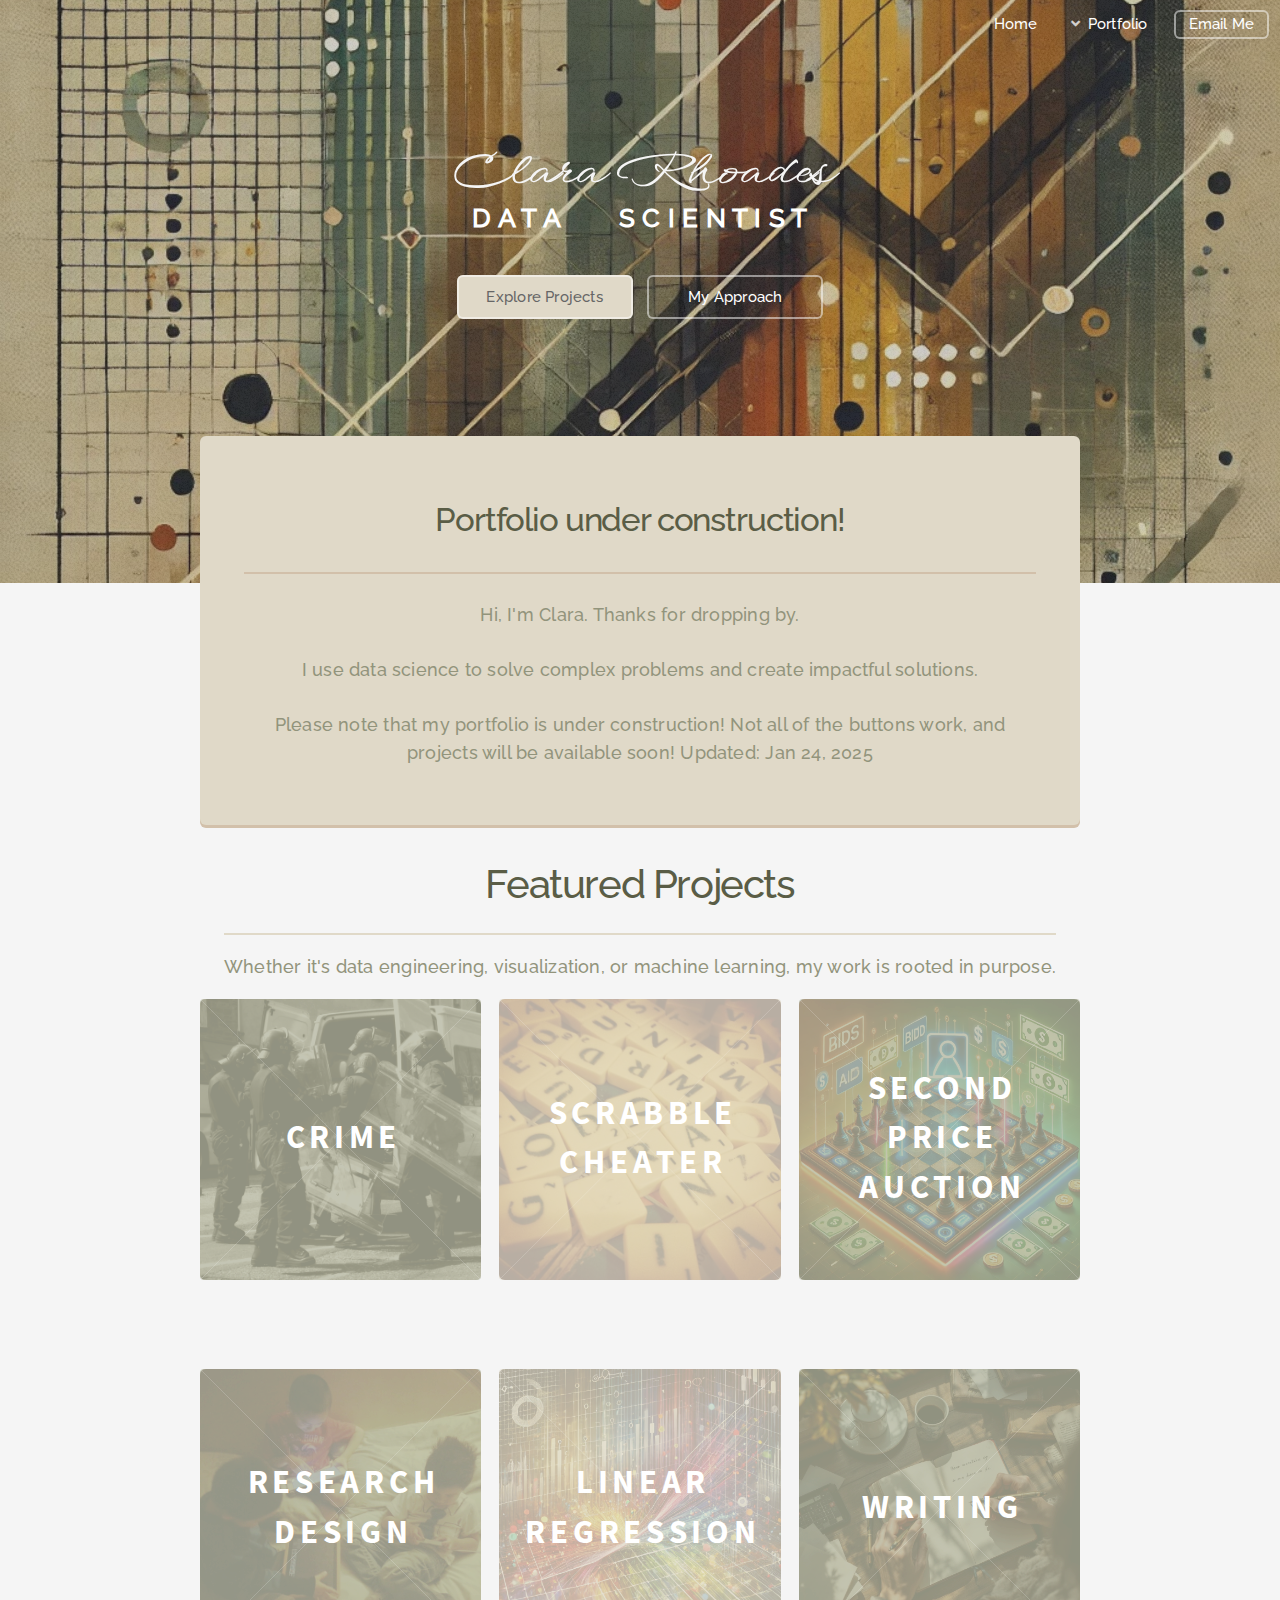
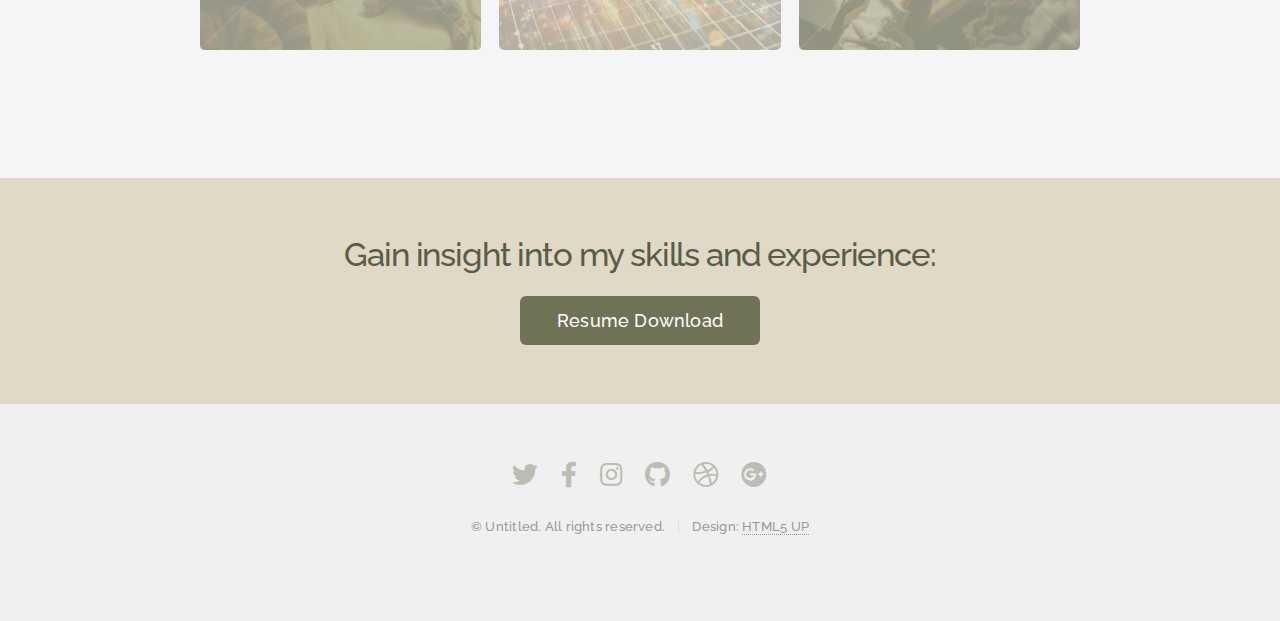
==== commit 330c6d51: "new resume" ====
--- a/index.html
+++ b/index.html
@@ -49,15 +49,15 @@
 				<section id="main" class="container">
 					<section class="box special">
 						<header class="major">
-							<h2>Driven by Data,
-							<!-- <br /> -->
-							Powered by Purpose</h2>
+							<h2>Portfolio under construction! </h2>
+							<!-- <h2>Driven by Data,
+							Powered by Purpose</h2> -->
 							<p>Hi, I'm Clara. Thanks for dropping by. 
 								<br />
 								<br />
 								I use data science to solve complex problems and create impactful solutions.<br />
-								Explore my portfolio to see how curiosity and data drive my work. 
-								<br /> Please note that my portfolio is under construction! Not all of the buttons work.</p>
+								<!-- Explore my portfolio to see how curiosity and data drive my work.  -->
+								<br /> Please note that my portfolio is under construction! Not all of the buttons work, and projects will be available soon! Updated: Jan 24, 2025</p>
 							</header>
 						<!-- <span class="image featured"><img src="images/abstractds_rrs.webp" alt="" /></span> -->
 					</section>
@@ -157,7 +157,7 @@
 
 					<h2>Gain insight into my skills and experience:</h2>
 							<div class="col-4 col-12-mobilep">
-								<a href="assets/2024 Resume_Clara Rhoades.pdf" download target="_blank" class="button primary large">
+								<a href="assets/2025 Resume_Clara Rhoades.pdf" download target="_blank" class="button primary large">
 									Resume Download
 								</a>
 							</div>
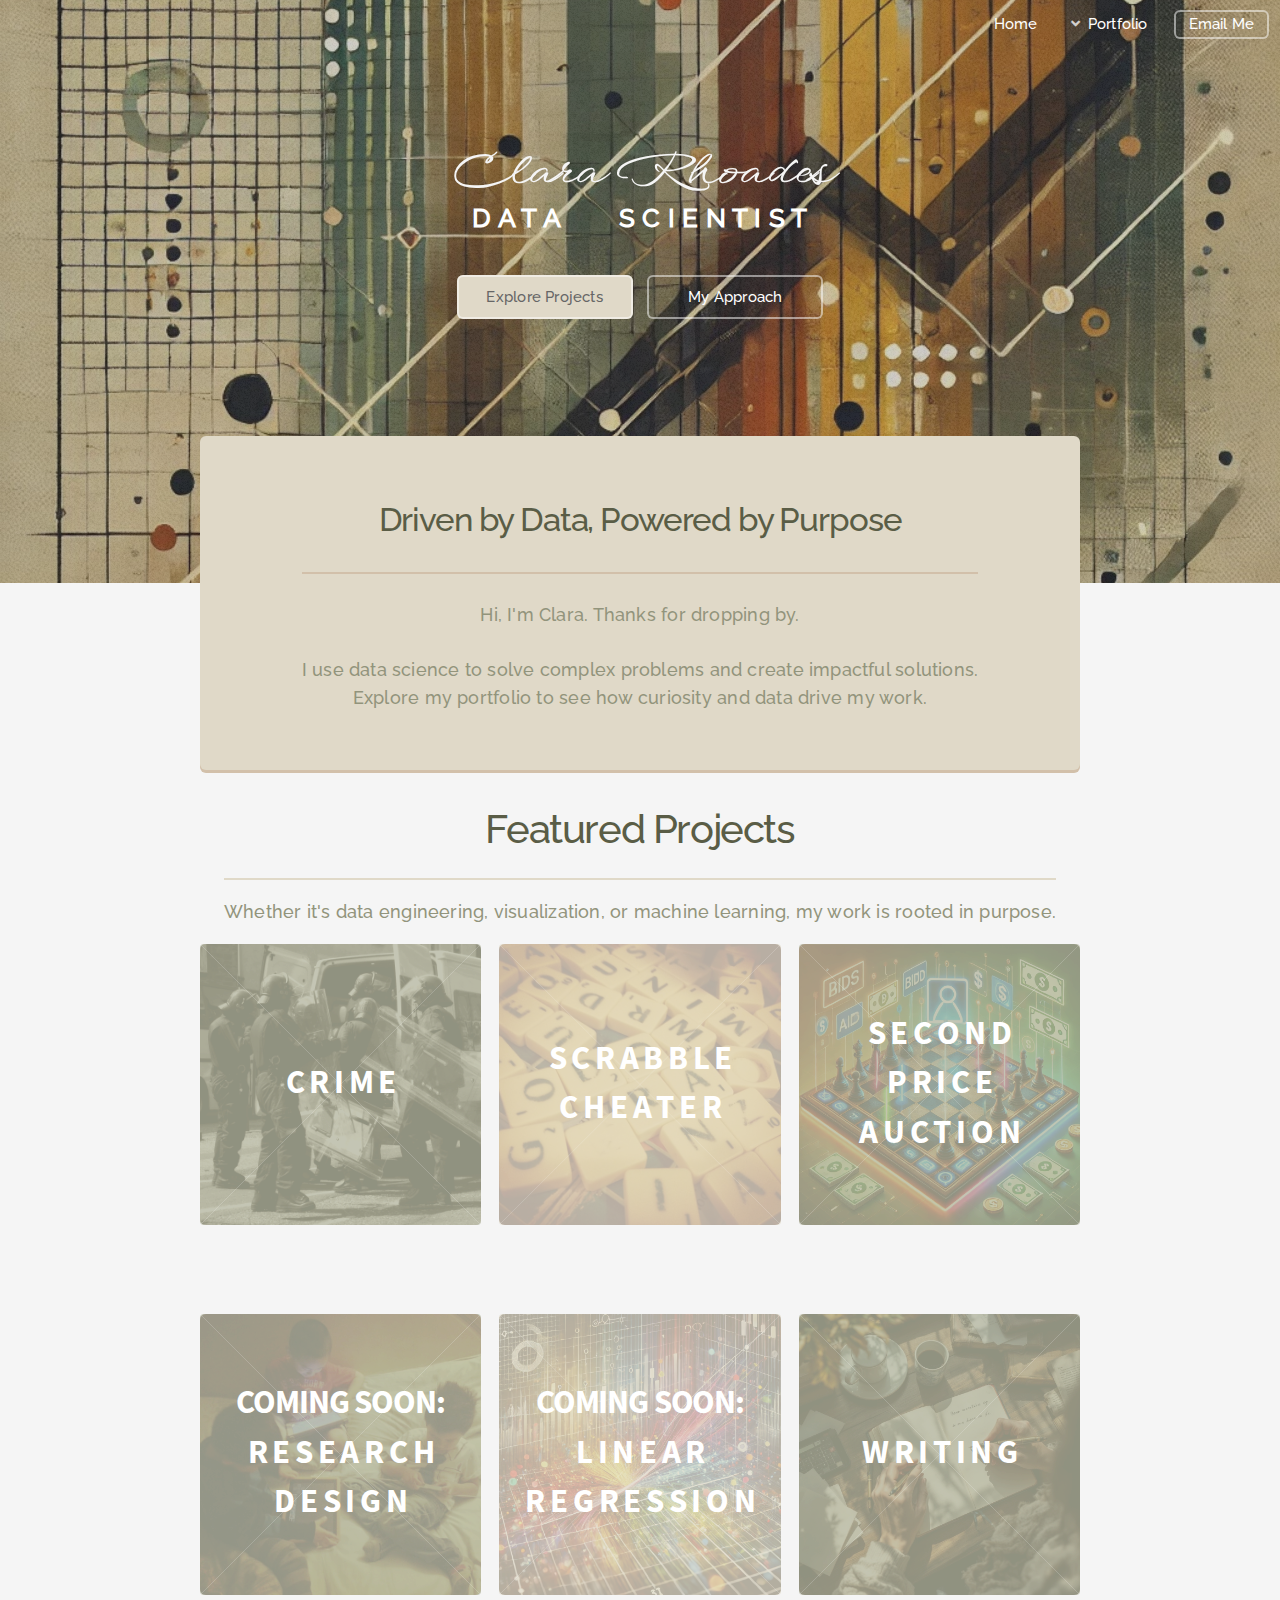
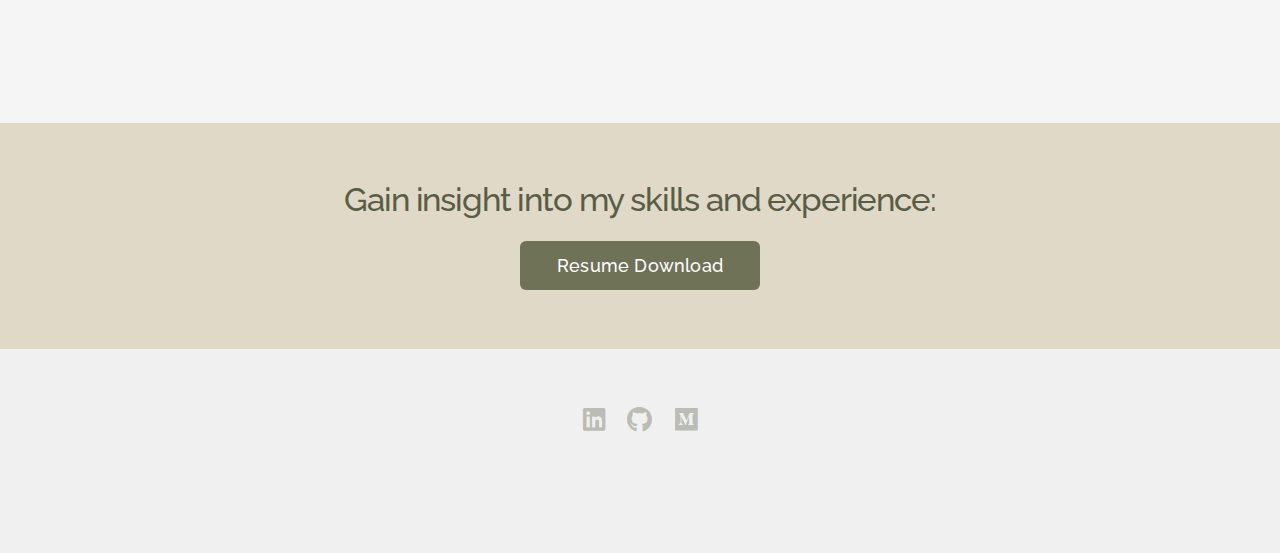
==== commit 3e1a46de: "pushing project and button updates" ====
--- a/index.html
+++ b/index.html
@@ -25,7 +25,7 @@
 							<li>
 								<a href="#" class="icon solid fa-angle-down">Portfolio</a>
 								<ul>
-									<li><a href="about.html">About Me</a></li>
+									<li><a href="https://medium.com/@clara.rhoades/my-journey-from-philosophy-to-data-science-87d73d6f930c" target="_blank" rel="noopener noreferrer">About Me</a></li>
 									<li><a href="index.html#featured-projects-header">Projects</a></li>
 									</li>
 								</ul>
@@ -41,7 +41,7 @@
 					<p>D A T A&nbsp;&nbsp;&nbsp;&nbsp;&nbsp;&nbsp;&nbsp;&nbsp;S C I E N T I S T</p>
 					<ul class="actions special">
 						<li><a href="#featured-projects-header" class="button primary">Explore Projects</a></li>
-						<li><a href="#" class="button">My Approach</a></li>
+						<li><a href="https://medium.com/@clara.rhoades/my-journey-from-philosophy-to-data-science-87d73d6f930c" target="_blank" rel="noopener noreferrer" class="button">My Approach</a></li>
 					</ul>
 				</section>
 
@@ -49,15 +49,14 @@
 				<section id="main" class="container">
 					<section class="box special">
 						<header class="major">
-							<h2>Portfolio under construction! </h2>
-							<!-- <h2>Driven by Data,
-							Powered by Purpose</h2> -->
+							<!-- <h2>Portfolio under construction! </h2> -->
+							<h2>Driven by Data,
+							Powered by Purpose</h2>
 							<p>Hi, I'm Clara. Thanks for dropping by. 
 								<br />
 								<br />
 								I use data science to solve complex problems and create impactful solutions.<br />
-								<!-- Explore my portfolio to see how curiosity and data drive my work.  -->
-								<br /> Please note that my portfolio is under construction! Not all of the buttons work, and projects will be available soon! Updated: Jan 24, 2025</p>
+								Explore my portfolio to see how curiosity and data drive my work. 
 							</header>
 						<!-- <span class="image featured"><img src="images/abstractds_rrs.webp" alt="" /></span> -->
 					</section>
@@ -74,7 +73,7 @@
 							<span class="image">
 								<img src="images/riot.jpg" alt="" />
 							</span>
-							<a href="generic.html">
+							<a href="https://github.com/clara-rhoades/crime" target="_blank" rel="noopener noreferrer">
 								<h2>C R I M E</h2>
 								<div class="content">
 									<p>EDA of crime in Baton Rouge, LA revealing socioeconomic inequities and operational inefficiencies in the local criminal justice system.</p>
@@ -85,7 +84,7 @@
 							<span class="image">
 								<img src="images/scrabble.jpg" alt="" />
 							</span>
-							<a href="generic.html">
+							<a href="https://github.com/clara-rhoades/scrabble" target="_blank" rel="noopener noreferrer">
 								<h2>S C R A B B L E<br />C H E A T E R</h2>
 								<div class="content">
 									<p>A Python program analyzing Scrabble racks to generate all possible valid words, calculate their scores (including wildcard handling), and rank them.</p>
@@ -96,7 +95,7 @@
 							<span class="image">
 								<img src="images/auction.webp" alt="" />
 							</span>
-							<a href="generic.html">
+							<a href="https://github.com/clara-rhoades/auction" target="_blank" rel="noopener noreferrer">
 								<h2>S E C O N D<br />P R I C E<br />A U C T I O N</h2>
 								<div class="content">
 									<p>A second-price auction system simulating bidding strategies and user interactions to optimize advertisement placement.</p>
@@ -117,8 +116,8 @@
 							<span class="image">
 								<img src="images/ipad.jpg" alt="" />
 							</span>
-							<a href="generic.html">
-								<h2>R E S E A R C H<br>D E S I G N</h2>
+							<a href="#">
+								<h2>COMING SOON:<br>R E S E A R C H<br>D E S I G N</h2>
 								<div class="content">
 									<p>Research plan to analyze how screen time affects childhood cognitive development</p>
 								</div>
@@ -128,8 +127,8 @@
 							<span class="image">
 								<img src="images/lr.webp" alt="" />
 							</span>
-							<a href="generic.html">
-								<h2>L I N E A R <br>R E G R E S S I O N</h2>
+							<a href="#">
+								<h2>COMING SOON:<br>L I N E A R <br>R E G R E S S I O N</h2>
 								<div class="content">
 									<p>Modeling relationships between building characteristics, environmental factors, and energy consumption.</p>
 								</div>
@@ -139,7 +138,7 @@
 							<span class="image">
 								<img src="images/writer.webp" alt="" />
 							</span>
-							<a href="generic.html">
+							<a href="https://medium.com/@clara.rhoades" target="_blank" rel="noopener noreferrer">
 								<h2>W R I T I N G</h2>
 								<div class="content">
 									<p>Translating complex concepts into every day language.</p>
@@ -157,7 +156,7 @@
 
 					<h2>Gain insight into my skills and experience:</h2>
 							<div class="col-4 col-12-mobilep">
-								<a href="assets/2025 Resume_Clara Rhoades.pdf" download target="_blank" class="button primary large">
+								<a href="assets/2025Resume_ClaraRhoades.pdf" download target="_blank" class="button primary large">
 									Resume Download
 								</a>
 							</div>
@@ -168,16 +167,13 @@
 			<!-- Footer -->
 				<footer id="footer">
 					<ul class="icons">
-						<li><a href="#" class="icon brands fa-twitter"><span class="label">Twitter</span></a></li>
-						<li><a href="#" class="icon brands fa-facebook-f"><span class="label">Facebook</span></a></li>
-						<li><a href="#" class="icon brands fa-instagram"><span class="label">Instagram</span></a></li>
-						<li><a href="#" class="icon brands fa-github"><span class="label">Github</span></a></li>
-						<li><a href="#" class="icon brands fa-dribbble"><span class="label">Dribbble</span></a></li>
-						<li><a href="#" class="icon brands fa-google-plus"><span class="label">Google+</span></a></li>
+						<li><a href="https://www.linkedin.com/in/clara-rhoades/" target="_blank" rel="noopener noreferrer" class="icon brands fa-linkedin"><span class="label">LinkedIn</span></a></li>
+						<li><a href="https://github.com/clara-rhoades" target="_blank" rel="noopener noreferrer" class="icon brands fa-github"><span class="label">Github</span></a></li>
+						<li><a href="https://medium.com/@clara.rhoades" target="_blank" rel="noopener noreferrer" class="icon brands fa-medium"><span class="label">Medium</span></a></li>
 					</ul>
-					<ul class="copyright">
-						<li>&copy; Untitled. All rights reserved.</li><li>Design: <a href="http://html5up.net">HTML5 UP</a></li>
-					</ul>
+					<!-- <ul class="copyright">
+						<li>&copy; Clara Rhoades. All rights reserved.
+					</ul> -->
 				</footer>
 
 		</div>
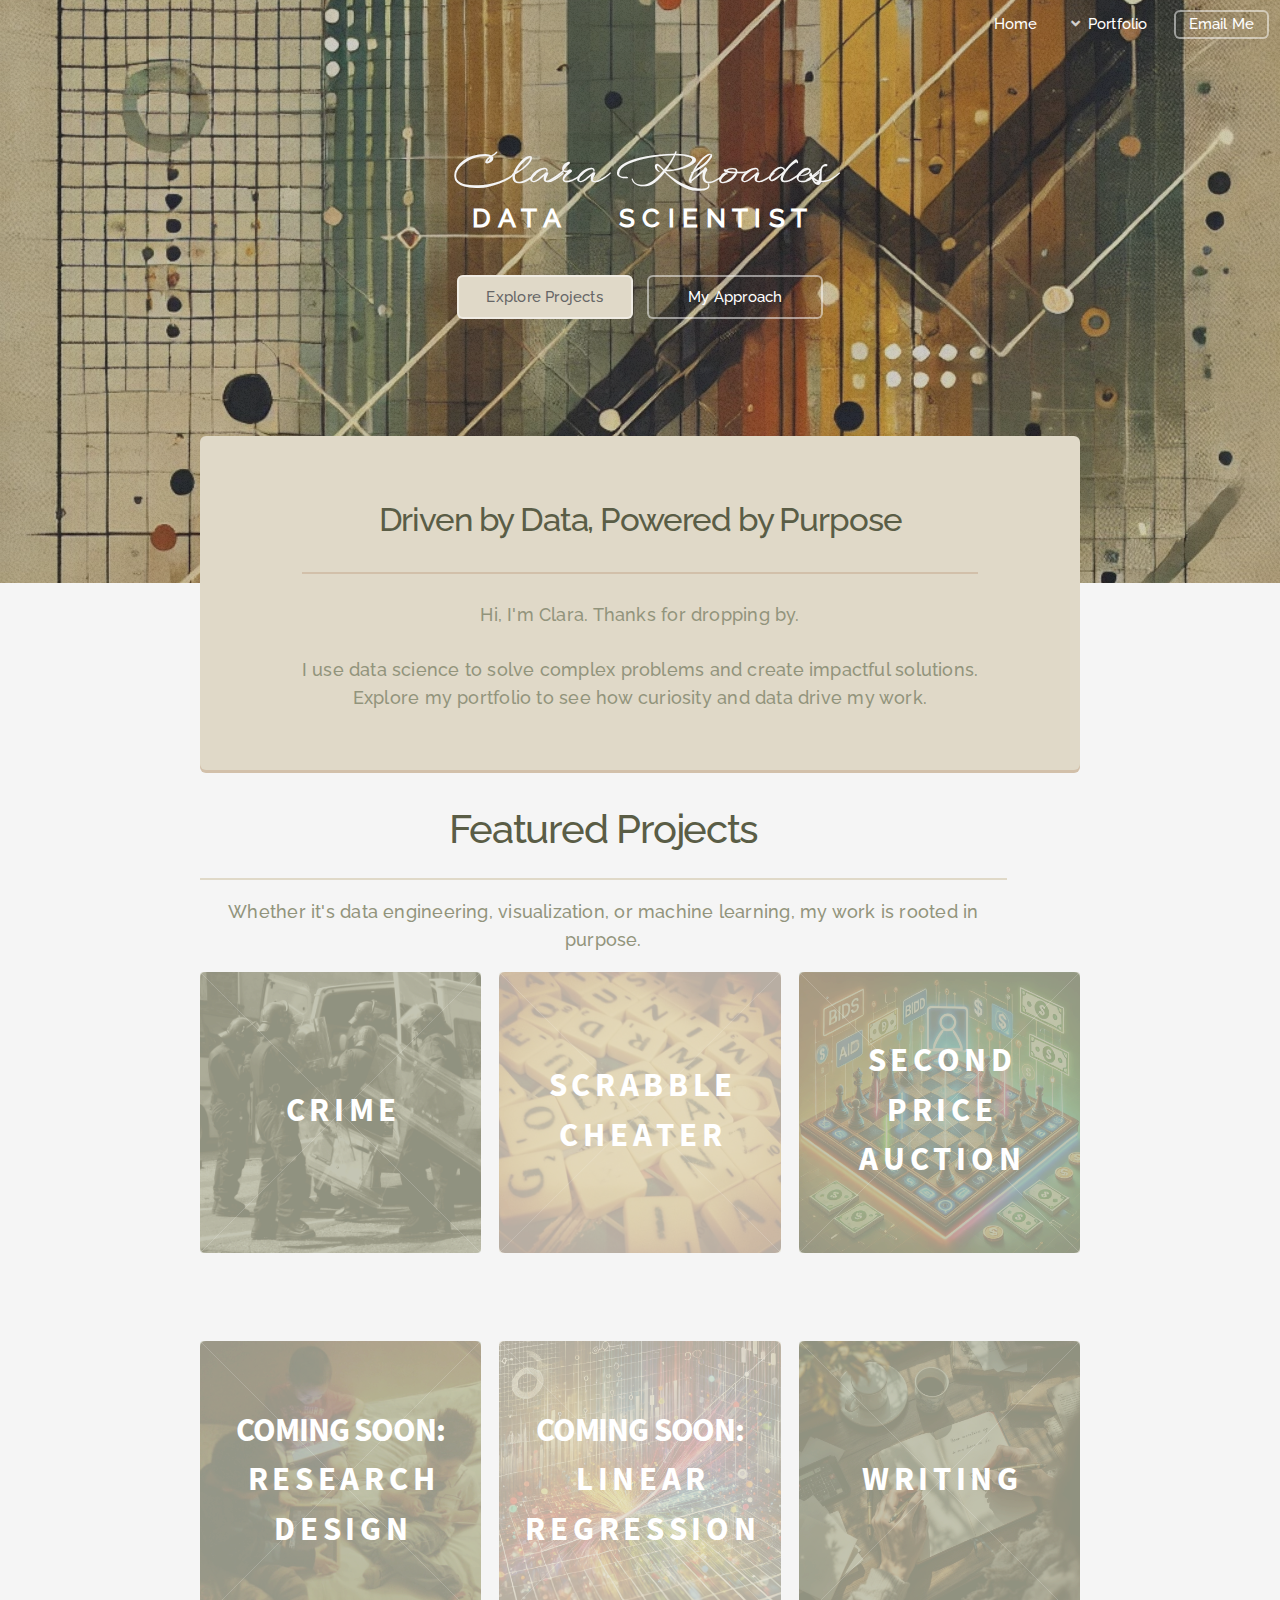
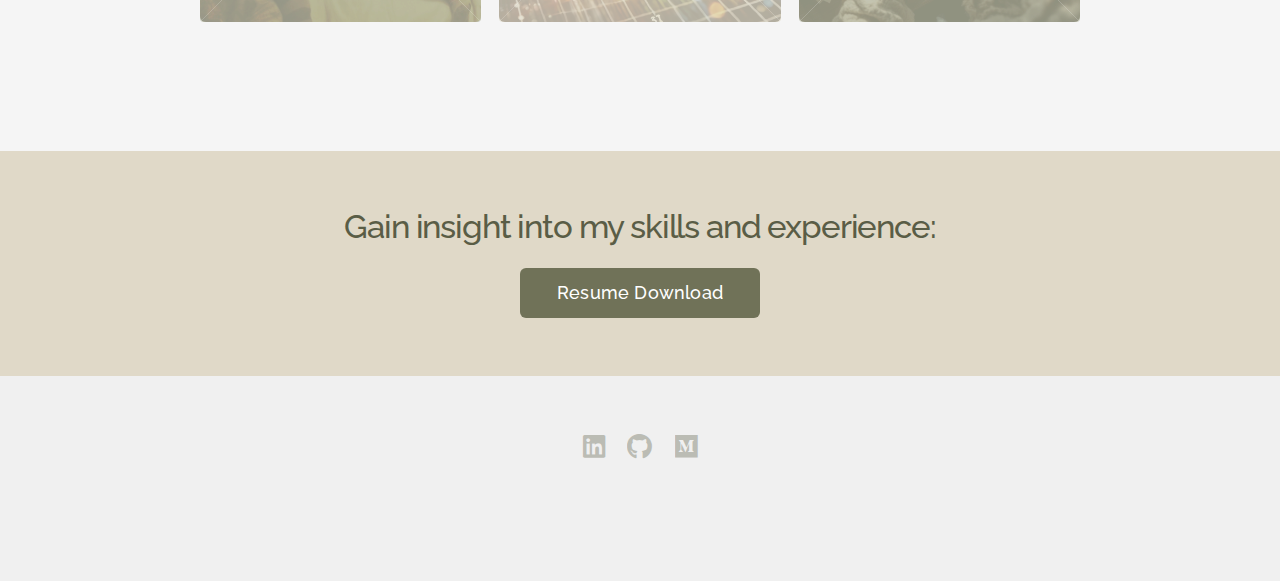
==== commit ac99cc2c: "fixing spacing for mobile" ====
--- a/index.html
+++ b/index.html
@@ -30,7 +30,7 @@
 									</li>
 								</ul>
 							</li>
-							<li><a href="mailto:clara&#46;rhoades&#64;berkeley&#46;edu" class="button">Email Me</a></li>
+							<li><a href="mailto:clara&#46;rhoades&#64;berkeley&#46;edu" target="_blank" rel="noopener noreferrer" class="button">Email Me</a></li>
 						</ul>
 					</nav>
 				</header>
@@ -62,7 +62,7 @@
 					</section>
 
 					<!-- Featured Projects -->
-					<header id="featured-projects-header">
+					<header id="featured-projects-header" class="container">
 						<h2>Featured Projects</h2>
 						<p id="featured-desc">Whether it's data engineering, visualization, or machine learning, my work is rooted in purpose.</p>
 					</header>
